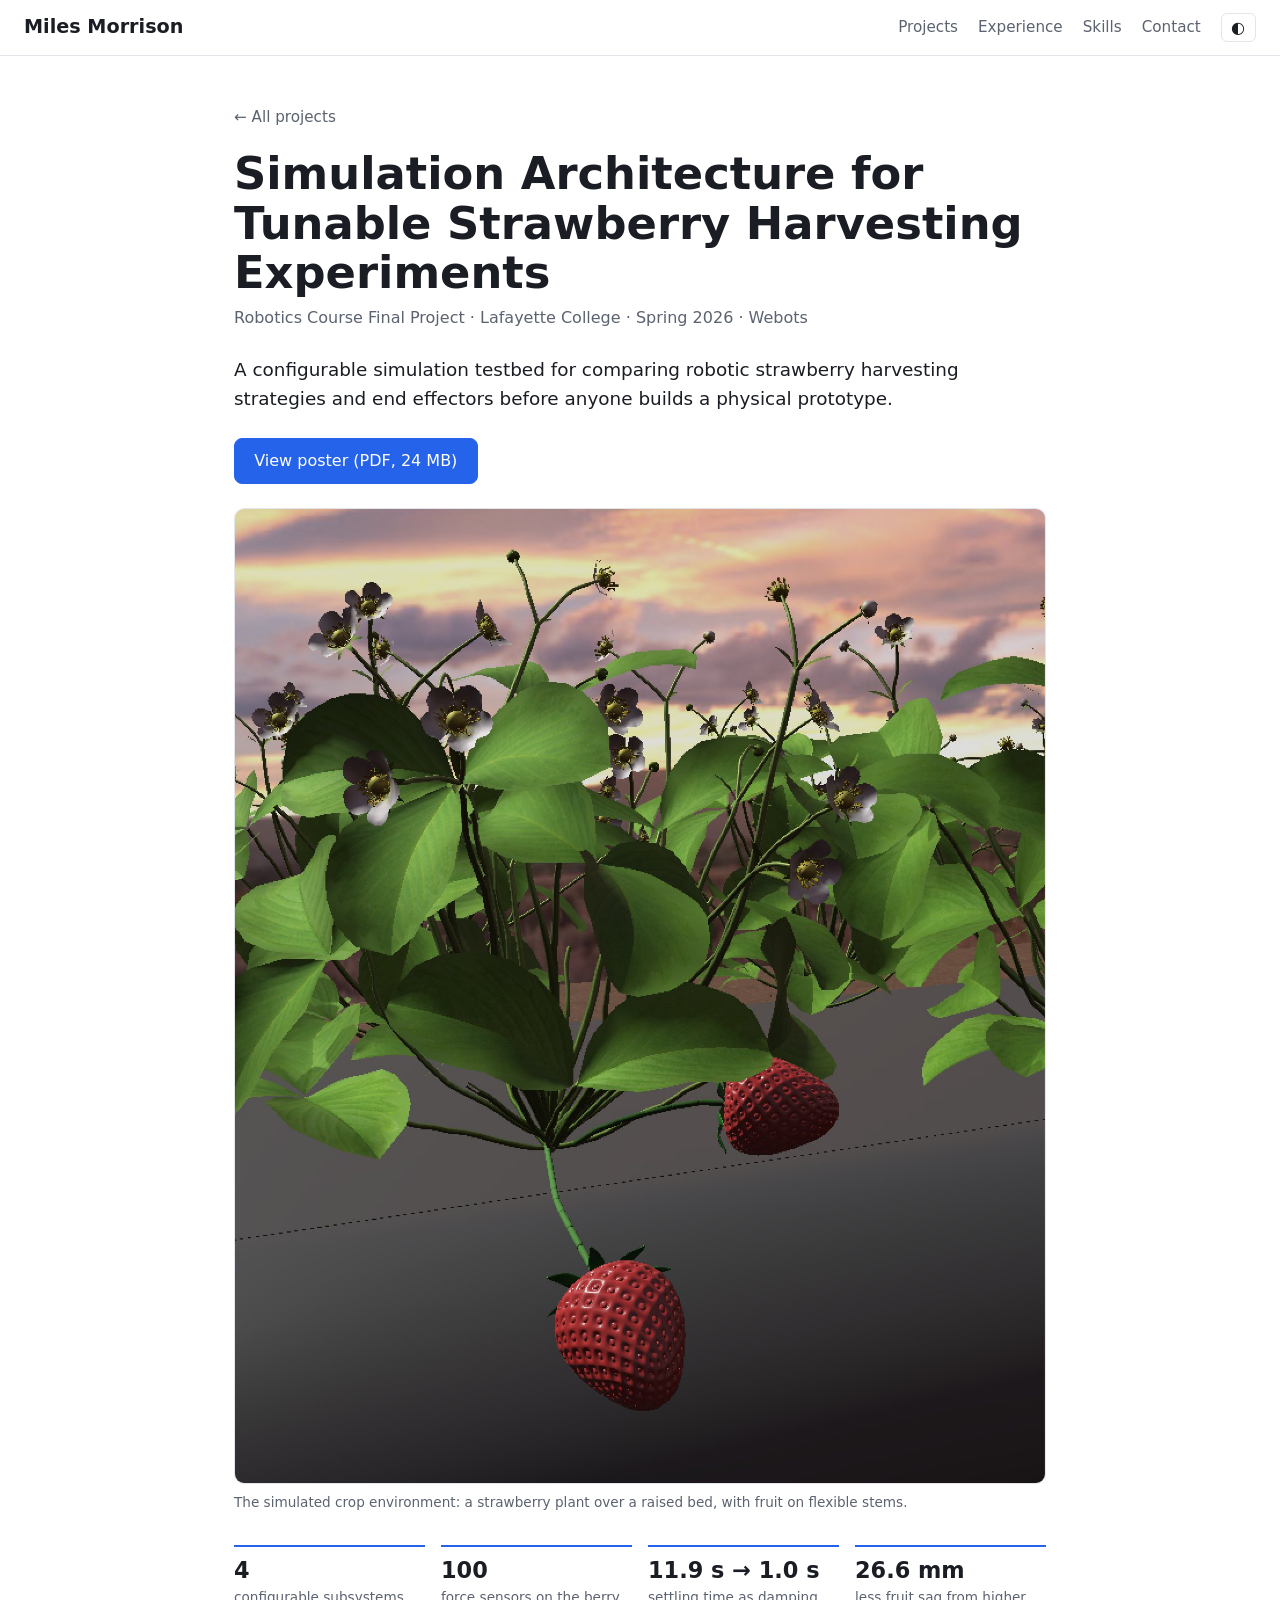
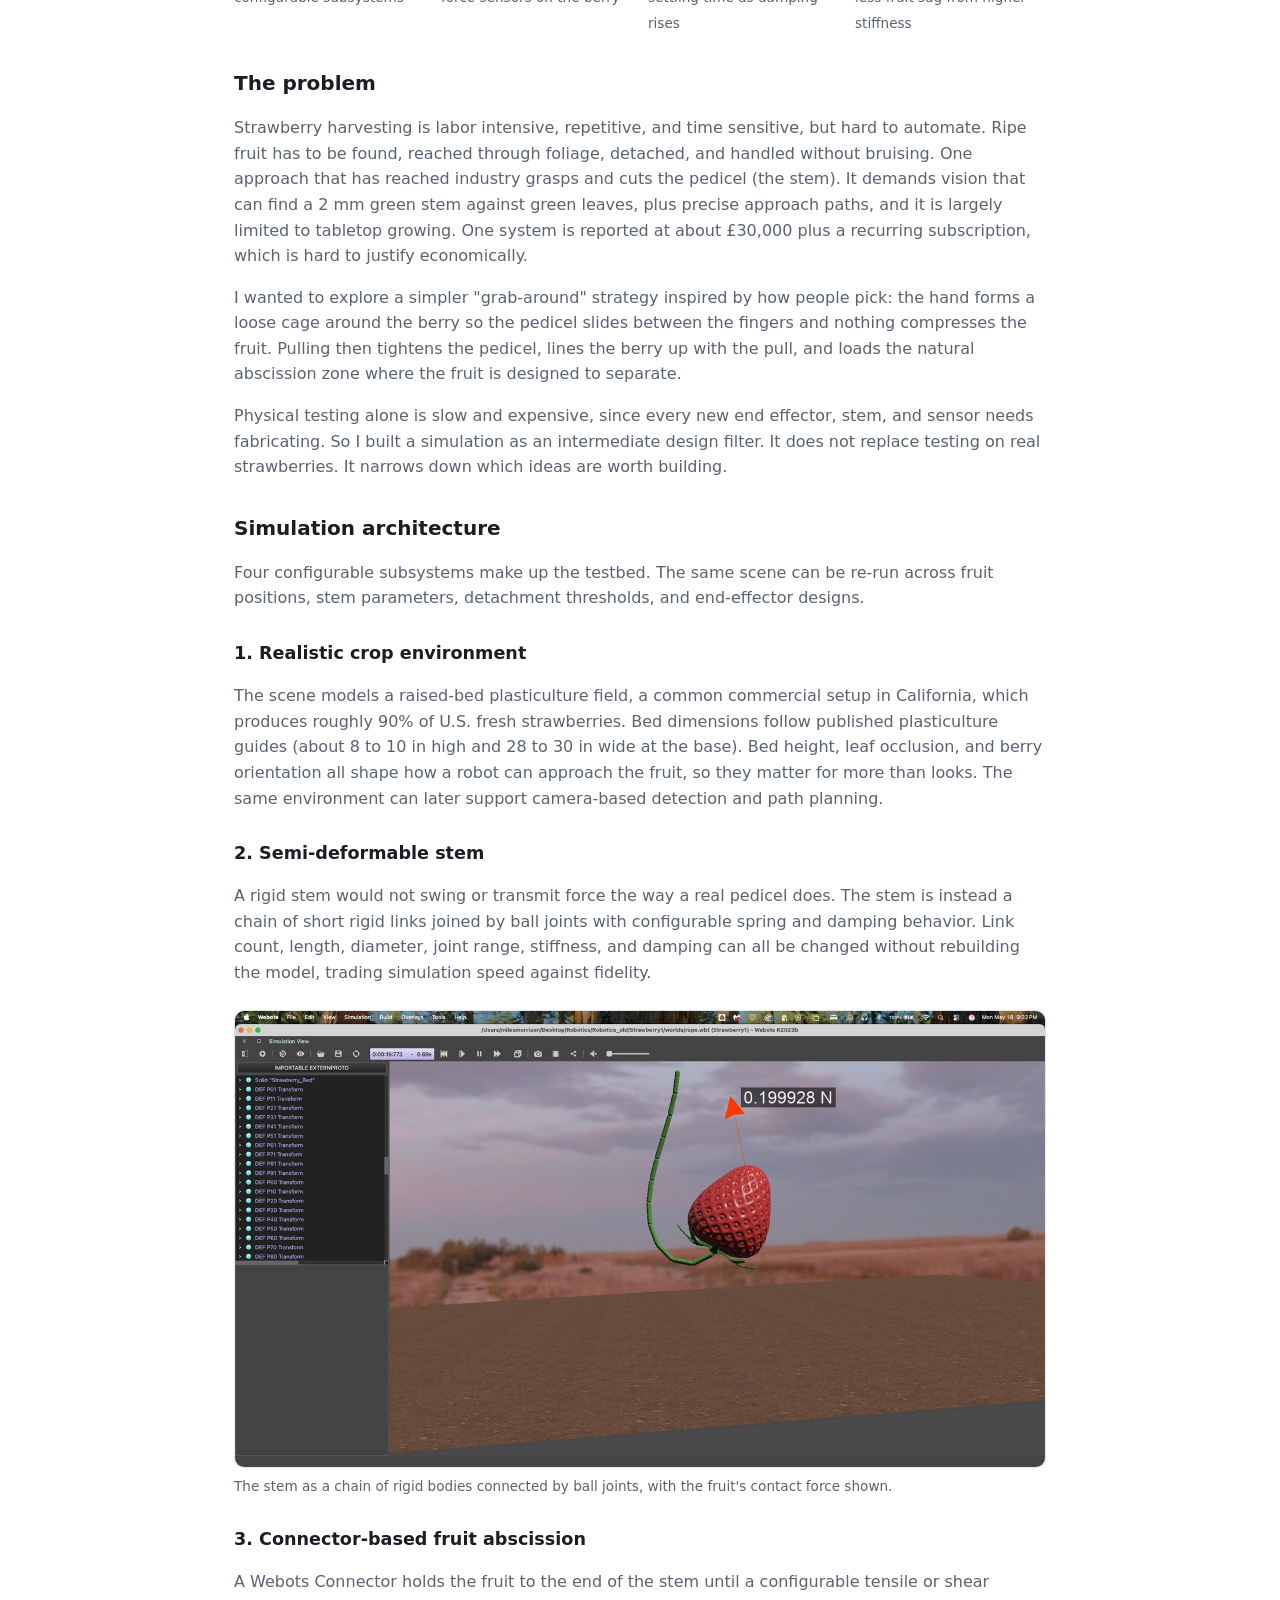
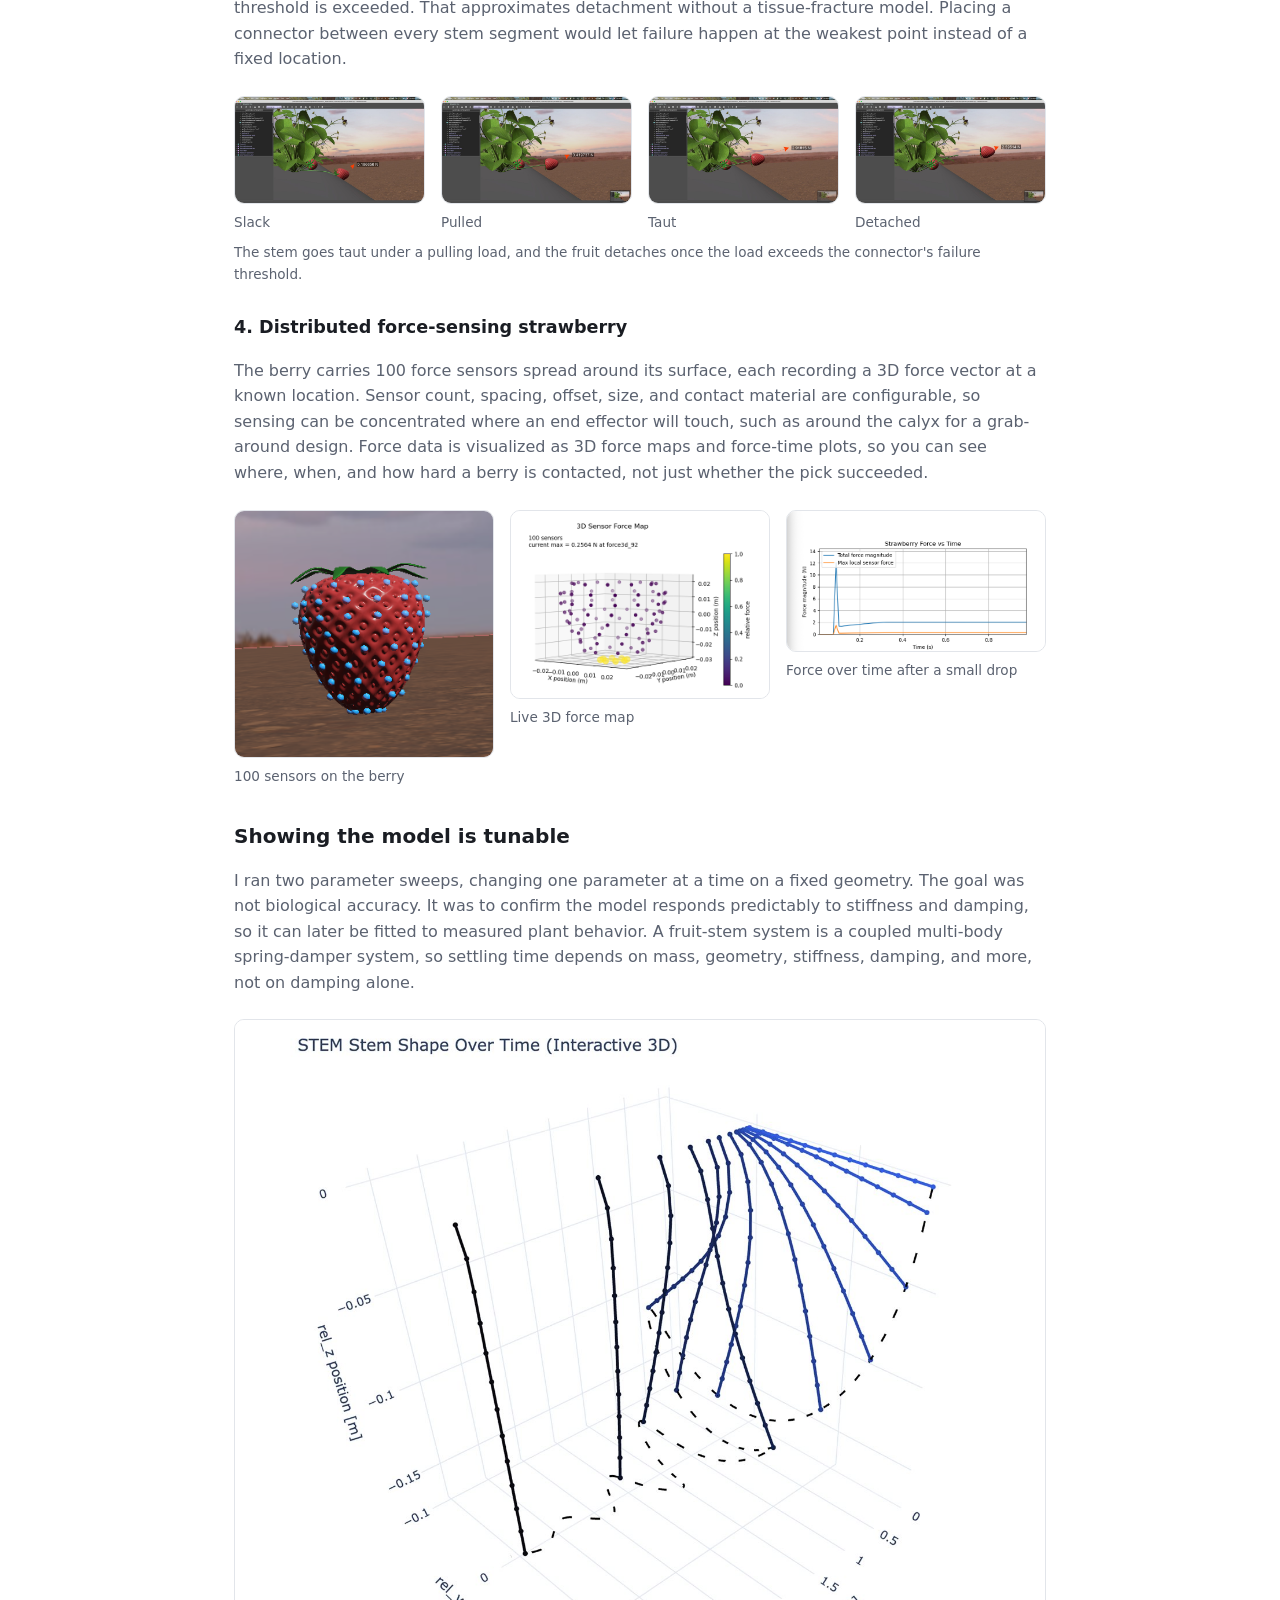
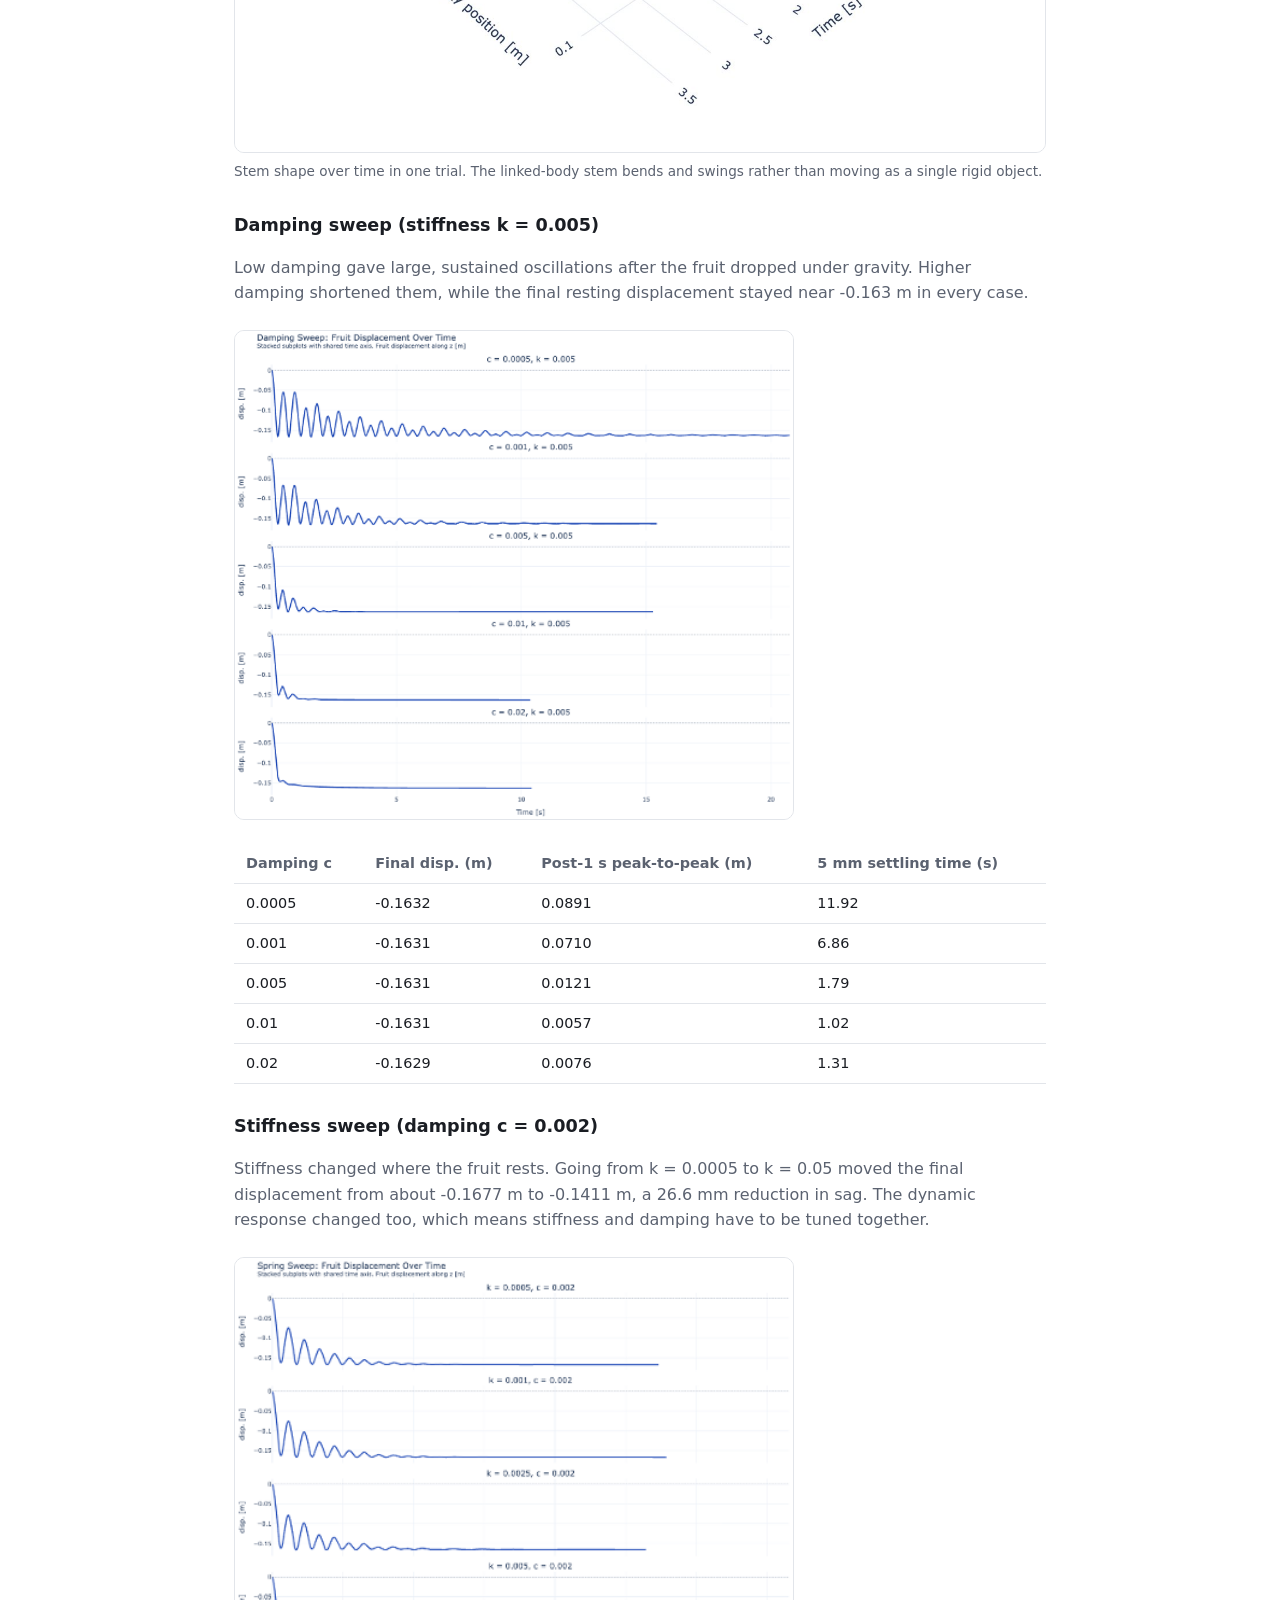
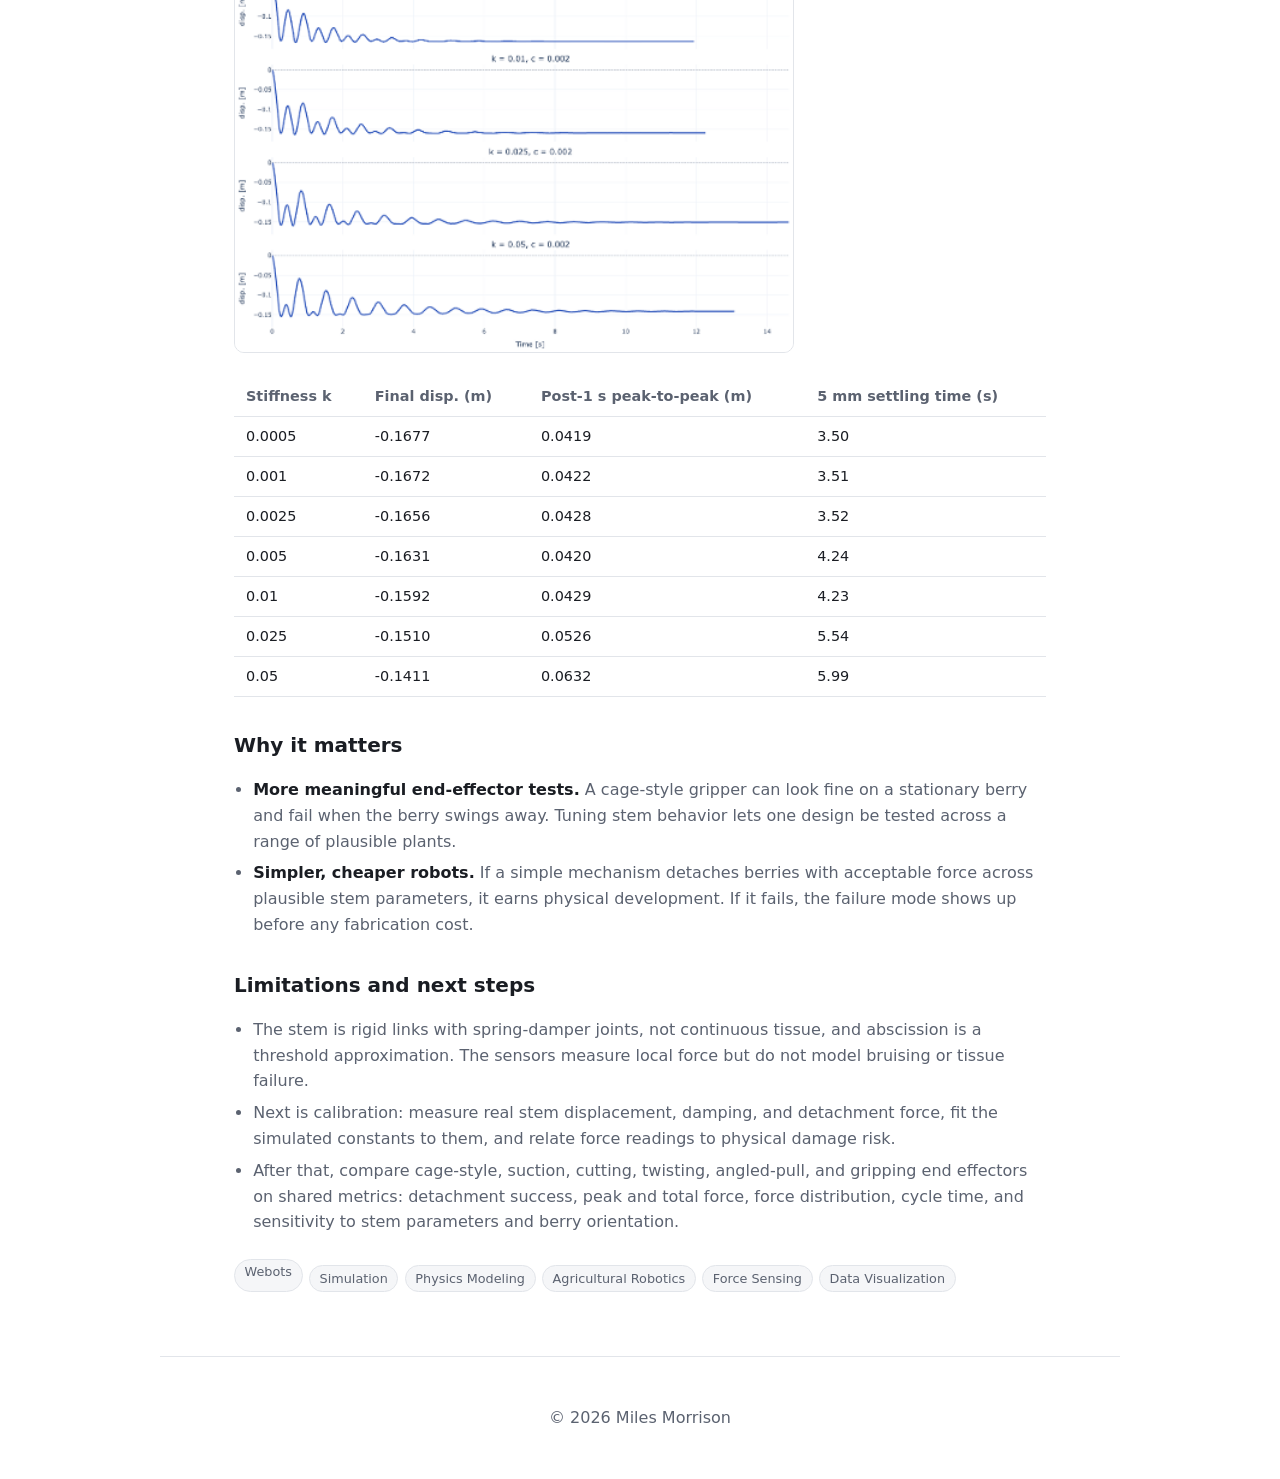
==== project-strawberry-sim.html @ e80dd096 "Minimal landing page, project tiles, and project detail pages" ====
<!DOCTYPE html>
<html lang="en">
<head>
  <meta charset="UTF-8" />
  <meta name="viewport" content="width=device-width, initial-scale=1" />
  <title>Strawberry Harvesting Simulation | Miles Morrison</title>
  <meta name="description" content="A configurable Webots simulation architecture for testing robotic strawberry harvesting strategies and end effectors before physical prototyping." />
  <meta property="og:title" content="Simulation Architecture for Tunable Strawberry Harvesting Experiments" />
  <meta property="og:image" content="assets/strawberry/thumb.jpg" />
  <link rel="stylesheet" href="styles.css" />
  <script src="script.js" defer></script>
</head>
<body>
  <header class="site-header">
    <a class="logo" href="index.html">Miles Morrison</a>
    <button class="nav-toggle" aria-label="Toggle menu" aria-expanded="false">&#9776;</button>
    <nav id="nav">
      <a href="index.html#projects">Projects</a>
      <a href="index.html#experience">Experience</a>
      <a href="index.html#skills">Skills</a>
      <a href="index.html#contact">Contact</a>
      <button id="theme-toggle" aria-label="Toggle dark mode">&#9680;</button>
    </nav>
  </header>

  <main class="project-page">
    <a class="back" href="index.html#projects">&larr; All projects</a>
    <h1>Simulation Architecture for Tunable Strawberry Harvesting Experiments</h1>
    <p class="meta">Robotics Course Final Project &middot; Lafayette College &middot; Spring 2026 &middot; Webots</p>

    <p class="lead">A configurable simulation testbed for comparing robotic strawberry harvesting strategies and end effectors before anyone builds a physical prototype.</p>

    <div class="cta">
      <a class="btn primary" href="assets/strawberry/poster.pdf">View poster (PDF, 24 MB)</a>
    </div>

    <figure class="figure">
      <img src="assets/strawberry/sim-field.jpg" alt="Simulated strawberry plant with flowers and two berries hanging over a raised bed in Webots" />
      <figcaption>The simulated crop environment: a strawberry plant over a raised bed, with fruit on flexible stems.</figcaption>
    </figure>

    <div class="glance">
      <div><strong>4</strong><span>configurable subsystems</span></div>
      <div><strong>100</strong><span>force sensors on the berry</span></div>
      <div><strong>11.9 s &rarr; 1.0 s</strong><span>settling time as damping rises</span></div>
      <div><strong>26.6 mm</strong><span>less fruit sag from higher stiffness</span></div>
    </div>

    <h2>The problem</h2>
    <p>Strawberry harvesting is labor intensive, repetitive, and time sensitive, but hard to automate. Ripe fruit has to be found, reached through foliage, detached, and handled without bruising. One approach that has reached industry grasps and cuts the pedicel (the stem). It demands vision that can find a 2 mm green stem against green leaves, plus precise approach paths, and it is largely limited to tabletop growing. One system is reported at about &pound;30,000 plus a recurring subscription, which is hard to justify economically.</p>
    <p>I wanted to explore a simpler "grab-around" strategy inspired by how people pick: the hand forms a loose cage around the berry so the pedicel slides between the fingers and nothing compresses the fruit. Pulling then tightens the pedicel, lines the berry up with the pull, and loads the natural abscission zone where the fruit is designed to separate.</p>
    <p>Physical testing alone is slow and expensive, since every new end effector, stem, and sensor needs fabricating. So I built a simulation as an intermediate design filter. It does not replace testing on real strawberries. It narrows down which ideas are worth building.</p>

    <h2>Simulation architecture</h2>
    <p>Four configurable subsystems make up the testbed. The same scene can be re-run across fruit positions, stem parameters, detachment thresholds, and end-effector designs.</p>

    <h3>1. Realistic crop environment</h3>
    <p>The scene models a raised-bed plasticulture field, a common commercial setup in California, which produces roughly 90% of U.S. fresh strawberries. Bed dimensions follow published plasticulture guides (about 8 to 10 in high and 28 to 30 in wide at the base). Bed height, leaf occlusion, and berry orientation all shape how a robot can approach the fruit, so they matter for more than looks. The same environment can later support camera-based detection and path planning.</p>

    <h3>2. Semi-deformable stem</h3>
    <p>A rigid stem would not swing or transmit force the way a real pedicel does. The stem is instead a chain of short rigid links joined by ball joints with configurable spring and damping behavior. Link count, length, diameter, joint range, stiffness, and damping can all be changed without rebuilding the model, trading simulation speed against fidelity.</p>
    <figure class="figure">
      <img src="assets/strawberry/stem-model.jpg" alt="Webots screenshot of a strawberry hanging from a curved chain of rigid green stem links, with a force arrow reading 0.199928 N" />
      <figcaption>The stem as a chain of rigid bodies connected by ball joints, with the fruit's contact force shown.</figcaption>
    </figure>

    <h3>3. Connector-based fruit abscission</h3>
    <p>A Webots Connector holds the fruit to the end of the stem until a configurable tensile or shear threshold is exceeded. That approximates detachment without a tissue-fracture model. Placing a connector between every stem segment would let failure happen at the weakest point instead of a fixed location.</p>
    <div class="figure-grid four">
      <figure class="figure"><img src="assets/strawberry/abscission-1.jpg" alt="Fruit hanging slack from the plant" loading="lazy" /><figcaption>Slack</figcaption></figure>
      <figure class="figure"><img src="assets/strawberry/abscission-2.jpg" alt="Fruit pulled outward with the stem beginning to straighten" loading="lazy" /><figcaption>Pulled</figcaption></figure>
      <figure class="figure"><img src="assets/strawberry/abscission-3.jpg" alt="Stem pulled taut with a 2.9 N force reading" loading="lazy" /><figcaption>Taut</figcaption></figure>
      <figure class="figure"><img src="assets/strawberry/abscission-4.jpg" alt="Fruit detached from the stem" loading="lazy" /><figcaption>Detached</figcaption></figure>
    </div>
    <p class="caption">The stem goes taut under a pulling load, and the fruit detaches once the load exceeds the connector's failure threshold.</p>

    <h3>4. Distributed force-sensing strawberry</h3>
    <p>The berry carries 100 force sensors spread around its surface, each recording a 3D force vector at a known location. Sensor count, spacing, offset, size, and contact material are configurable, so sensing can be concentrated where an end effector will touch, such as around the calyx for a grab-around design. Force data is visualized as 3D force maps and force-time plots, so you can see where, when, and how hard a berry is contacted, not just whether the pick succeeded.</p>
    <div class="figure-grid three">
      <figure class="figure"><img src="assets/strawberry/sensor-berry.png" alt="Strawberry model covered in blue force-sensor markers" loading="lazy" /><figcaption>100 sensors on the berry</figcaption></figure>
      <figure class="figure"><img src="assets/strawberry/force-map.png" alt="3D scatter plot of sensor positions colored by relative force" loading="lazy" /><figcaption>Live 3D force map</figcaption></figure>
      <figure class="figure"><img src="assets/strawberry/force-time.png" alt="Line chart of total and maximum local force over time after a small drop" loading="lazy" /><figcaption>Force over time after a small drop</figcaption></figure>
    </div>

    <h2>Showing the model is tunable</h2>
    <p>I ran two parameter sweeps, changing one parameter at a time on a fixed geometry. The goal was not biological accuracy. It was to confirm the model responds predictably to stiffness and damping, so it can later be fitted to measured plant behavior. A fruit-stem system is a coupled multi-body spring-damper system, so settling time depends on mass, geometry, stiffness, damping, and more, not on damping alone.</p>
    <figure class="figure">
      <img src="assets/strawberry/stem-shape.jpg" alt="3D plot of the stem's shape at successive moments in time as it swings and settles" loading="lazy" />
      <figcaption>Stem shape over time in one trial. The linked-body stem bends and swings rather than moving as a single rigid object.</figcaption>
    </figure>

    <h3>Damping sweep (stiffness k = 0.005)</h3>
    <p>Low damping gave large, sustained oscillations after the fruit dropped under gravity. Higher damping shortened them, while the final resting displacement stayed near -0.163 m in every case.</p>
    <figure class="figure narrow">
      <img src="assets/strawberry/damping-sweep.png" alt="Five stacked plots of fruit displacement over time for increasing damping values" loading="lazy" />
    </figure>
    <div class="table-wrap">
      <table>
        <thead><tr><th>Damping c</th><th>Final disp. (m)</th><th>Post-1 s peak-to-peak (m)</th><th>5 mm settling time (s)</th></tr></thead>
        <tbody>
          <tr><td>0.0005</td><td>-0.1632</td><td>0.0891</td><td>11.92</td></tr>
          <tr><td>0.001</td><td>-0.1631</td><td>0.0710</td><td>6.86</td></tr>
          <tr><td>0.005</td><td>-0.1631</td><td>0.0121</td><td>1.79</td></tr>
          <tr><td>0.01</td><td>-0.1631</td><td>0.0057</td><td>1.02</td></tr>
          <tr><td>0.02</td><td>-0.1629</td><td>0.0076</td><td>1.31</td></tr>
        </tbody>
      </table>
    </div>

    <h3>Stiffness sweep (damping c = 0.002)</h3>
    <p>Stiffness changed where the fruit rests. Going from k = 0.0005 to k = 0.05 moved the final displacement from about -0.1677 m to -0.1411 m, a 26.6 mm reduction in sag. The dynamic response changed too, which means stiffness and damping have to be tuned together.</p>
    <figure class="figure narrow">
      <img src="assets/strawberry/spring-sweep.png" alt="Seven stacked plots of fruit displacement over time for increasing spring stiffness" loading="lazy" />
    </figure>
    <div class="table-wrap">
      <table>
        <thead><tr><th>Stiffness k</th><th>Final disp. (m)</th><th>Post-1 s peak-to-peak (m)</th><th>5 mm settling time (s)</th></tr></thead>
        <tbody>
          <tr><td>0.0005</td><td>-0.1677</td><td>0.0419</td><td>3.50</td></tr>
          <tr><td>0.001</td><td>-0.1672</td><td>0.0422</td><td>3.51</td></tr>
          <tr><td>0.0025</td><td>-0.1656</td><td>0.0428</td><td>3.52</td></tr>
          <tr><td>0.005</td><td>-0.1631</td><td>0.0420</td><td>4.24</td></tr>
          <tr><td>0.01</td><td>-0.1592</td><td>0.0429</td><td>4.23</td></tr>
          <tr><td>0.025</td><td>-0.1510</td><td>0.0526</td><td>5.54</td></tr>
          <tr><td>0.05</td><td>-0.1411</td><td>0.0632</td><td>5.99</td></tr>
        </tbody>
      </table>
    </div>

    <h2>Why it matters</h2>
    <ul>
      <li><strong>More meaningful end-effector tests.</strong> A cage-style gripper can look fine on a stationary berry and fail when the berry swings away. Tuning stem behavior lets one design be tested across a range of plausible plants.</li>
      <li><strong>Simpler, cheaper robots.</strong> If a simple mechanism detaches berries with acceptable force across plausible stem parameters, it earns physical development. If it fails, the failure mode shows up before any fabrication cost.</li>
    </ul>

    <h2>Limitations and next steps</h2>
    <ul>
      <li>The stem is rigid links with spring-damper joints, not continuous tissue, and abscission is a threshold approximation. The sensors measure local force but do not model bruising or tissue failure.</li>
      <li>Next is calibration: measure real stem displacement, damping, and detachment force, fit the simulated constants to them, and relate force readings to physical damage risk.</li>
      <li>After that, compare cage-style, suction, cutting, twisting, angled-pull, and gripping end effectors on shared metrics: detachment success, peak and total force, force distribution, cycle time, and sensitivity to stem parameters and berry orientation.</li>
    </ul>

    <ul class="tags"><li>Webots</li><li>Simulation</li><li>Physics Modeling</li><li>Agricultural Robotics</li><li>Force Sensing</li><li>Data Visualization</li></ul>
  </main>

  <footer>
    <p>&copy; <span id="year"></span> Miles Morrison</p>
  </footer>
</body>
</html>
---- styles.css ----
:root {
  --bg: #ffffff;
  --surface: #f5f6f8;
  --text: #1a1d23;
  --muted: #5b6270;
  --accent: #2563eb;
  --border: #e2e5ea;
  --max: 960px;
}

[data-theme="dark"] {
  --bg: #0f1115;
  --surface: #181b21;
  --text: #e8eaee;
  --muted: #9aa1ae;
  --accent: #6ea0ff;
  --border: #2a2f38;
}

* { box-sizing: border-box; }
html { scroll-behavior: smooth; scroll-padding-top: 72px; }

body {
  margin: 0;
  font-family: system-ui, -apple-system, "Segoe UI", Roboto, sans-serif;
  line-height: 1.6;
  color: var(--text);
  background: var(--bg);
}

a { color: var(--accent); text-decoration: none; }
a:hover { text-decoration: underline; }
a:focus-visible, button:focus-visible { outline: 2px solid var(--accent); outline-offset: 2px; }

section, .hero, footer { max-width: var(--max); margin: 0 auto; padding: 4rem 1.5rem; }
h2 { font-size: 1.75rem; margin: 0 0 1.5rem; }
h3 { margin: 0 0 .5rem; font-size: 1.1rem; }

/* Header */
.site-header {
  position: sticky; top: 0; z-index: 10;
  display: flex; align-items: center; justify-content: space-between;
  padding: .75rem 1.5rem;
  background: var(--bg); border-bottom: 1px solid var(--border);
}
.logo { font-weight: 700; font-size: 1.2rem; color: var(--text); }
nav { display: flex; align-items: center; gap: 1.25rem; }
nav a { color: var(--muted); font-size: .95rem; }
nav a:hover { color: var(--text); text-decoration: none; }
#theme-toggle, .nav-toggle {
  background: none; border: 1px solid var(--border); color: var(--text);
  border-radius: 6px; padding: .25rem .6rem; cursor: pointer; font-size: 1rem;
}
.nav-toggle { display: none; }

/* Hero */
.hero {
  display: grid; grid-template-columns: 1.2fr 1fr; gap: 3rem; align-items: center;
  min-height: 70vh; padding-top: 3rem; padding-bottom: 3rem;
}
.hero h1 { font-size: clamp(2.6rem, 7vw, 4.5rem); margin: 0 0 1.5rem; line-height: 1.05; font-weight: 600; }
.tagline { font-size: 1.1rem; color: var(--muted); max-width: 30rem; margin: 0; }
.hero-photo {
  width: min(340px, 100%); aspect-ratio: 1 / 1; object-fit: cover; object-position: center 15%;
  border-radius: 50%; justify-self: center;
}

/* Buttons */
.cta { display: flex; flex-wrap: wrap; gap: .75rem; margin-top: 1.5rem; }
.btn {
  display: inline-block; padding: .6rem 1.2rem; border-radius: 8px;
  border: 1px solid var(--border); color: var(--text); font-weight: 500;
}
.btn:hover { text-decoration: none; border-color: var(--accent); }
.btn.primary { background: var(--accent); border-color: var(--accent); color: #fff; }
[data-theme="dark"] .btn.primary { color: #0f1115; }

/* Projects */
.project-grid { display: grid; grid-template-columns: repeat(auto-fill, minmax(280px, 1fr)); gap: 2rem 1.5rem; }
.tile { display: block; color: var(--text); }
.tile:hover { text-decoration: none; }
.tile img {
  width: 100%; aspect-ratio: 16 / 10; object-fit: cover; display: block;
  border-radius: 12px; border: 1px solid var(--border); transition: transform .2s;
}
.tile:hover img { transform: translateY(-4px); }
.tile h3 { margin: .9rem 0 .2rem; }
.tile p { margin: 0; color: var(--muted); font-size: .9rem; }
.tags { list-style: none; padding: 0; margin: 1.5rem 0 0; display: flex; flex-wrap: wrap; gap: .4rem; }
.tags li { font-size: .8rem; padding: .15rem .6rem; border-radius: 999px; background: var(--surface); border: 1px solid var(--border); color: var(--muted); }

/* Project detail pages */
.project-page { max-width: 860px; margin: 0 auto; padding: 3rem 1.5rem 4rem; }
.project-page .lead { font-size: 1.15rem; color: var(--text); }
.project-page h3 { margin: 1.75rem 0 .5rem; }
.project-page p { color: var(--muted); }
.project-page strong { color: var(--text); }

.figure { margin: 1.5rem 0; }
.figure img { width: 100%; display: block; border-radius: 10px; border: 1px solid var(--border); background: #fff; }
.figure figcaption, .caption { margin-top: .5rem; font-size: .85rem; color: var(--muted); }
.figure.narrow { max-width: 560px; }
.figure-grid { display: grid; gap: 1rem; margin: 1.5rem 0 0; }
.figure-grid .figure { margin: 0; }
.figure-grid.three { grid-template-columns: repeat(3, 1fr); }
.figure-grid.four { grid-template-columns: repeat(4, 1fr); }
.figure-grid + .caption { margin: .5rem 0 1.5rem; }

.glance { display: grid; grid-template-columns: repeat(auto-fit, minmax(170px, 1fr)); gap: 1rem; margin: 2rem 0; }
.glance div { border-top: 2px solid var(--accent); padding-top: .6rem; }
.glance strong { display: block; font-size: 1.4rem; line-height: 1.2; }
.glance span { font-size: .85rem; color: var(--muted); }

.table-wrap { overflow-x: auto; margin: 1rem 0 1.5rem; }
table { border-collapse: collapse; width: 100%; font-size: .9rem; }
th, td { text-align: left; padding: .5rem .75rem; border-bottom: 1px solid var(--border); white-space: nowrap; }
th { color: var(--muted); font-weight: 600; }
.project-page .back { color: var(--muted); font-size: .95rem; }
.project-page h1 { font-size: clamp(2rem, 5vw, 2.8rem); line-height: 1.1; margin: 1.25rem 0 .5rem; }
.project-page .meta { color: var(--muted); margin: 0 0 1.5rem; }
.project-page h2 { font-size: 1.25rem; margin: 2rem 0 .5rem; }
.project-page ul:not(.tags) { padding-left: 1.2rem; color: var(--muted); }
.project-page li + li { margin-top: .4rem; }
.project-hero { width: 100%; aspect-ratio: 16 / 9; object-fit: cover; border-radius: 12px; border: 1px solid var(--border); }

/* Experience */
.entry { display: grid; grid-template-columns: 10rem 1fr; gap: 1rem; padding: 1.25rem 0; border-top: 1px solid var(--border); }
.when { color: var(--muted); font-size: .95rem; }
.entry ul { margin: 0; padding-left: 1.2rem; color: var(--muted); }

/* Skills */
.skills { display: grid; grid-template-columns: repeat(auto-fit, minmax(220px, 1fr)); gap: 1.5rem; }
.skills p { margin: 0; color: var(--muted); }

footer { text-align: center; color: var(--muted); border-top: 1px solid var(--border); padding-top: 2rem; padding-bottom: 2rem; }

/* Mobile */
@media (max-width: 640px) {
  .nav-toggle { display: block; }
  nav {
    display: none; position: absolute; top: 100%; left: 0; right: 0;
    flex-direction: column; align-items: flex-start; gap: 1rem;
    padding: 1rem 1.5rem; background: var(--bg); border-bottom: 1px solid var(--border);
  }
  nav.open { display: flex; }
  .entry { grid-template-columns: 1fr; gap: .25rem; }
  .hero { grid-template-columns: 1fr; gap: 2rem; min-height: 0; padding-top: 2.5rem; }
  .hero-photo { order: -1; width: 220px; }
  .figure-grid.three, .figure-grid.four { grid-template-columns: 1fr 1fr; }
}

@media (prefers-reduced-motion: reduce) {
  html { scroll-behavior: auto; }
  .tile img { transition: none; }
}
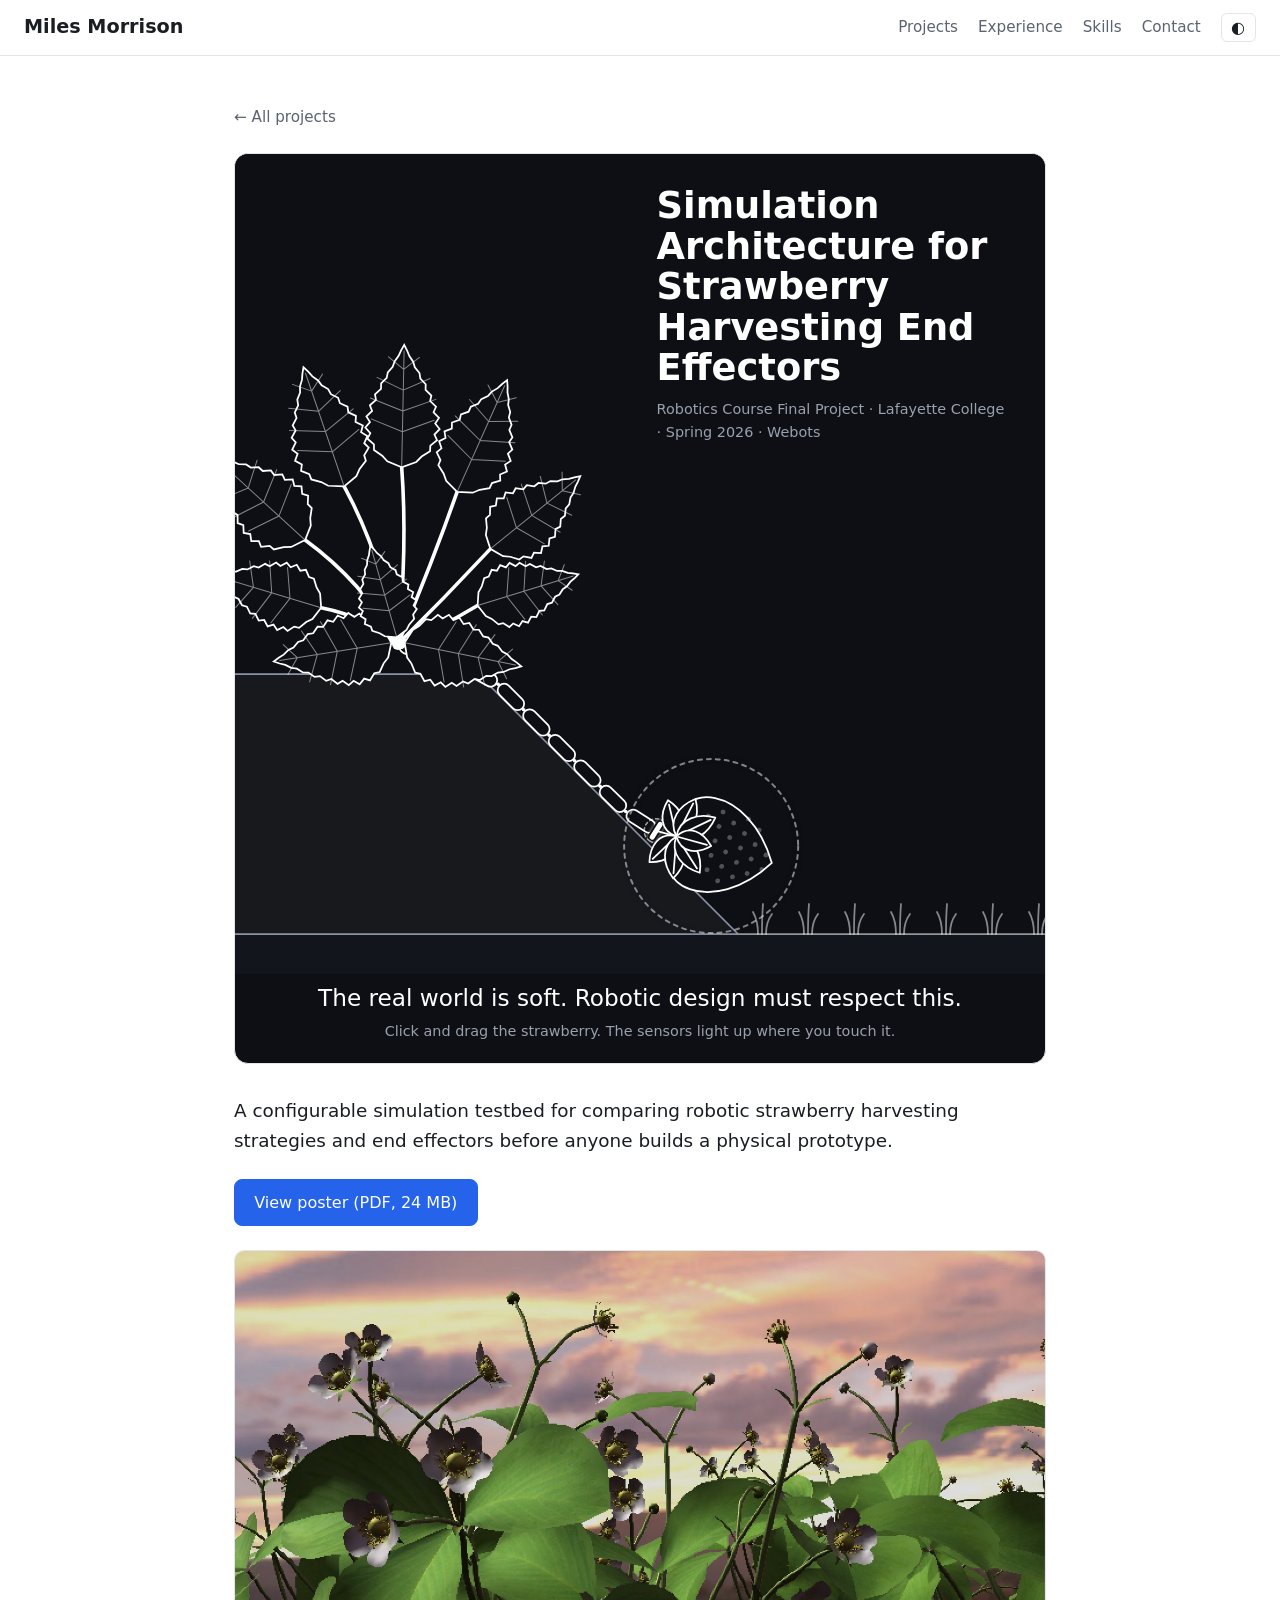
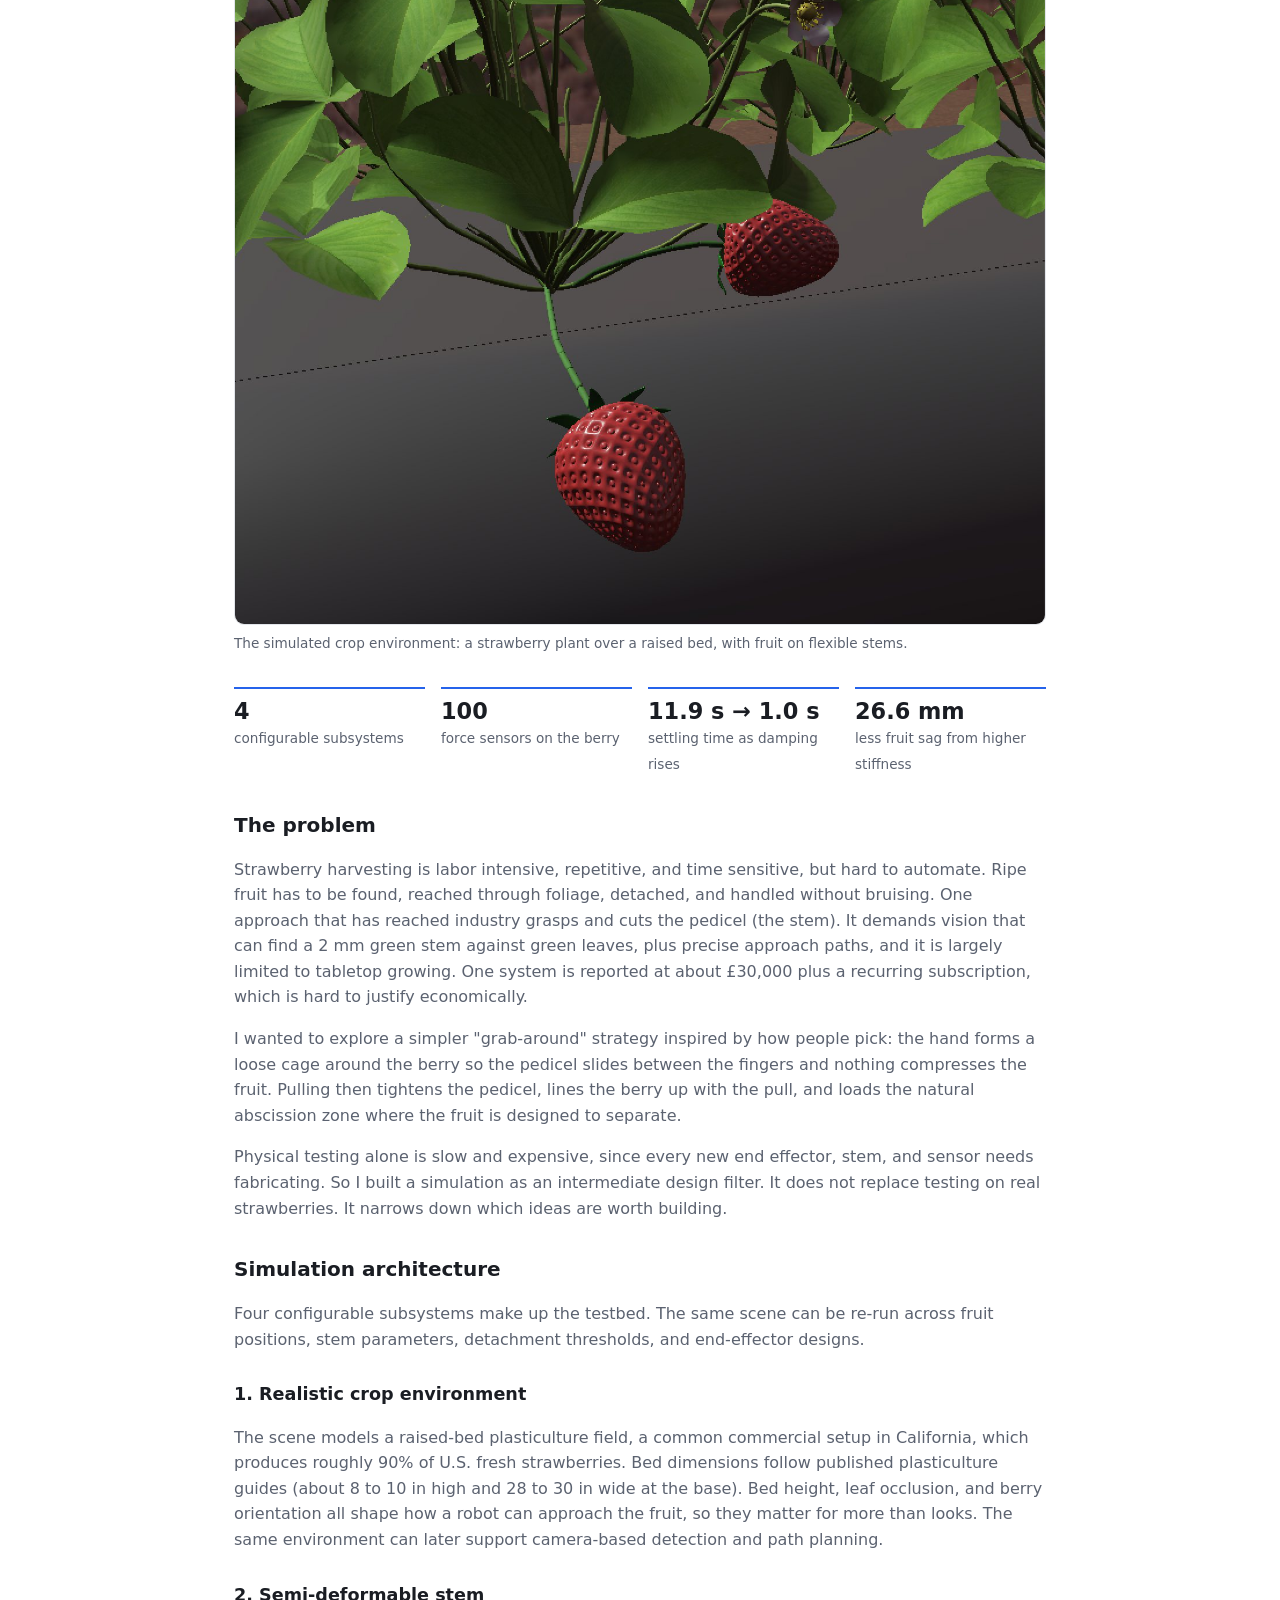
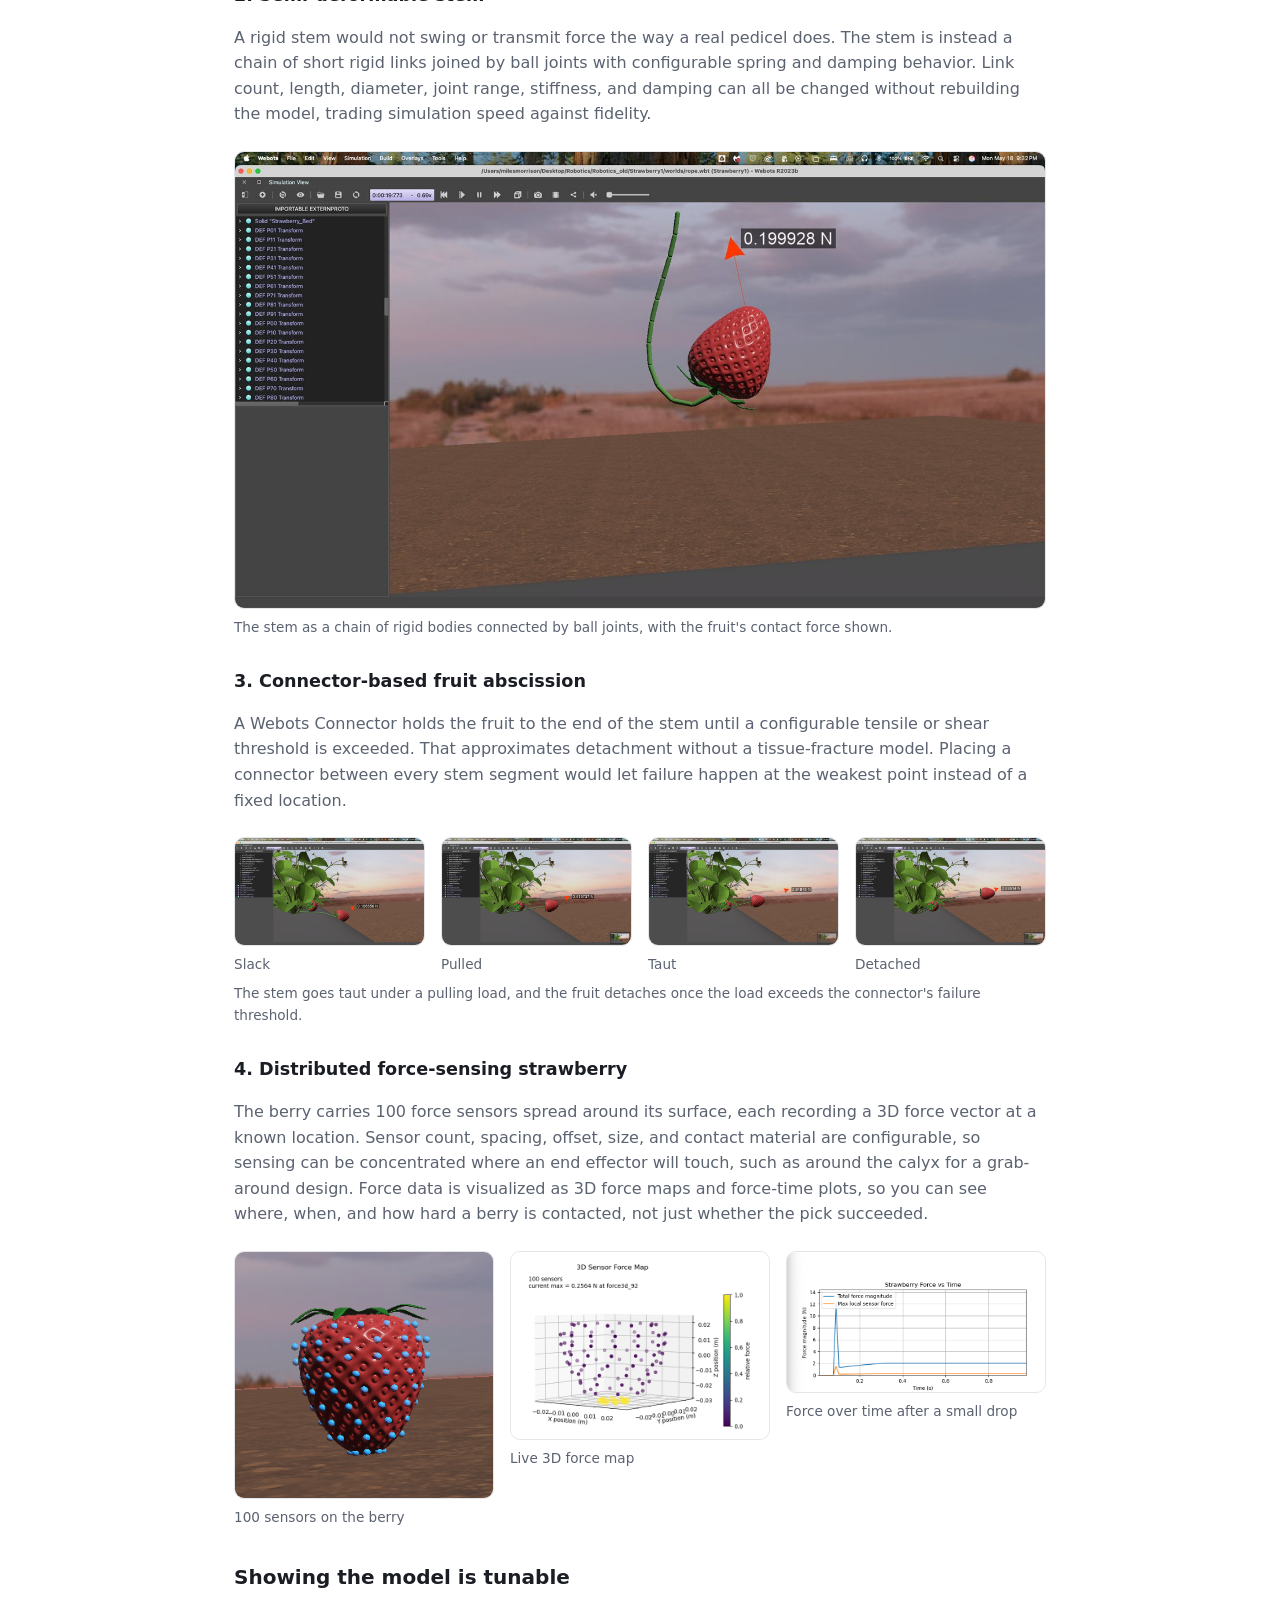
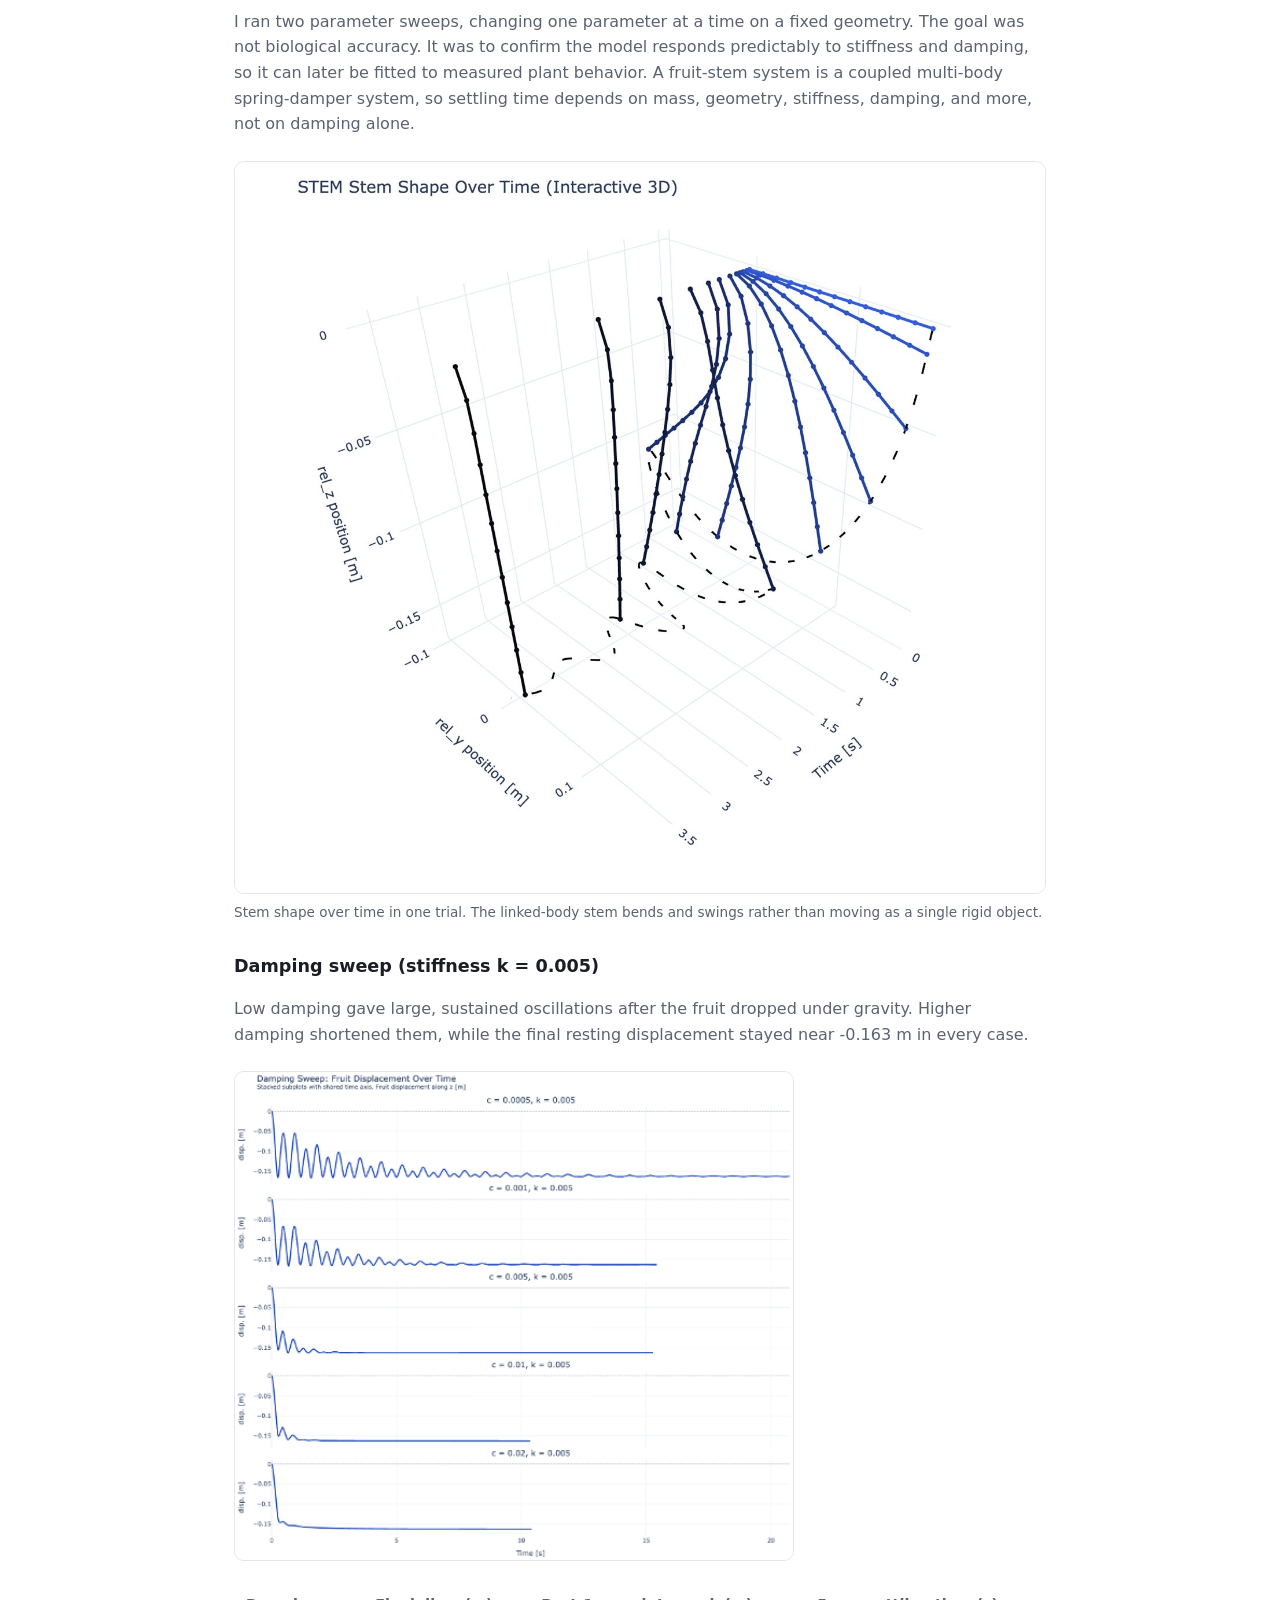
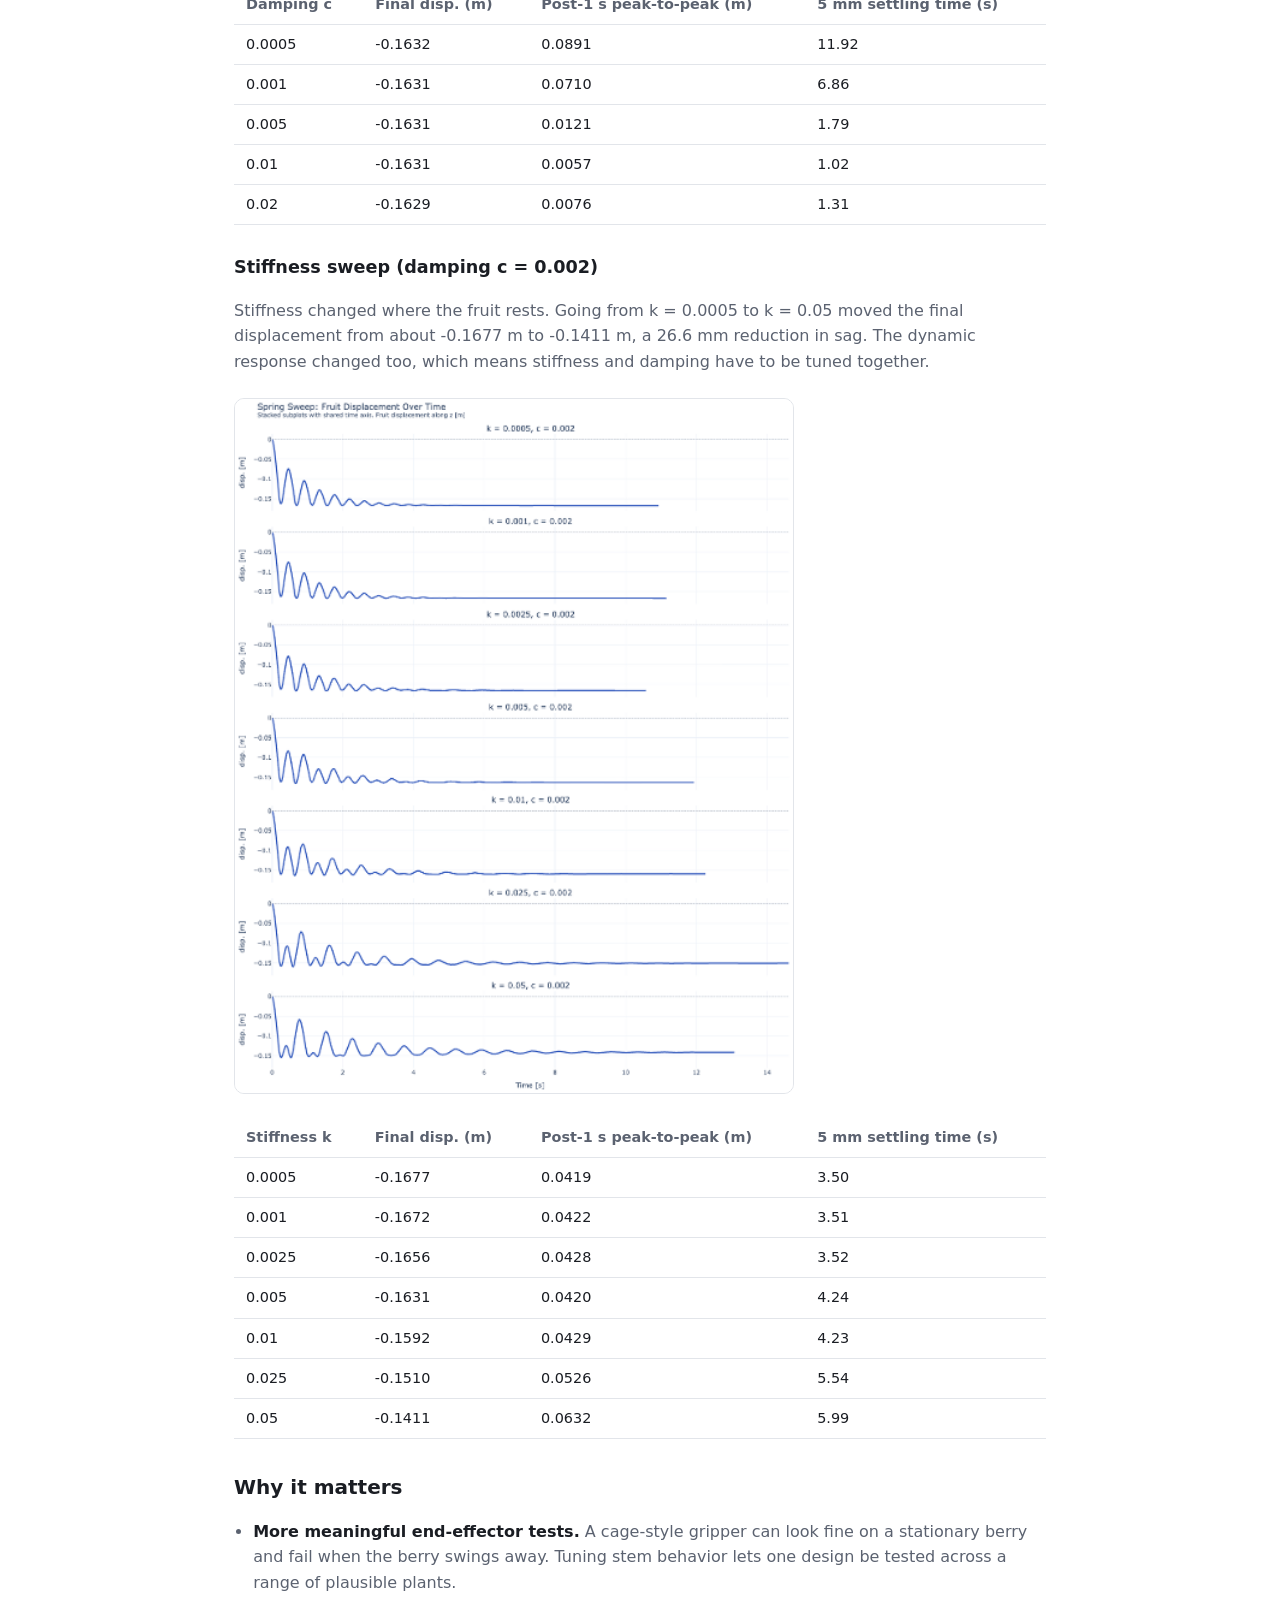
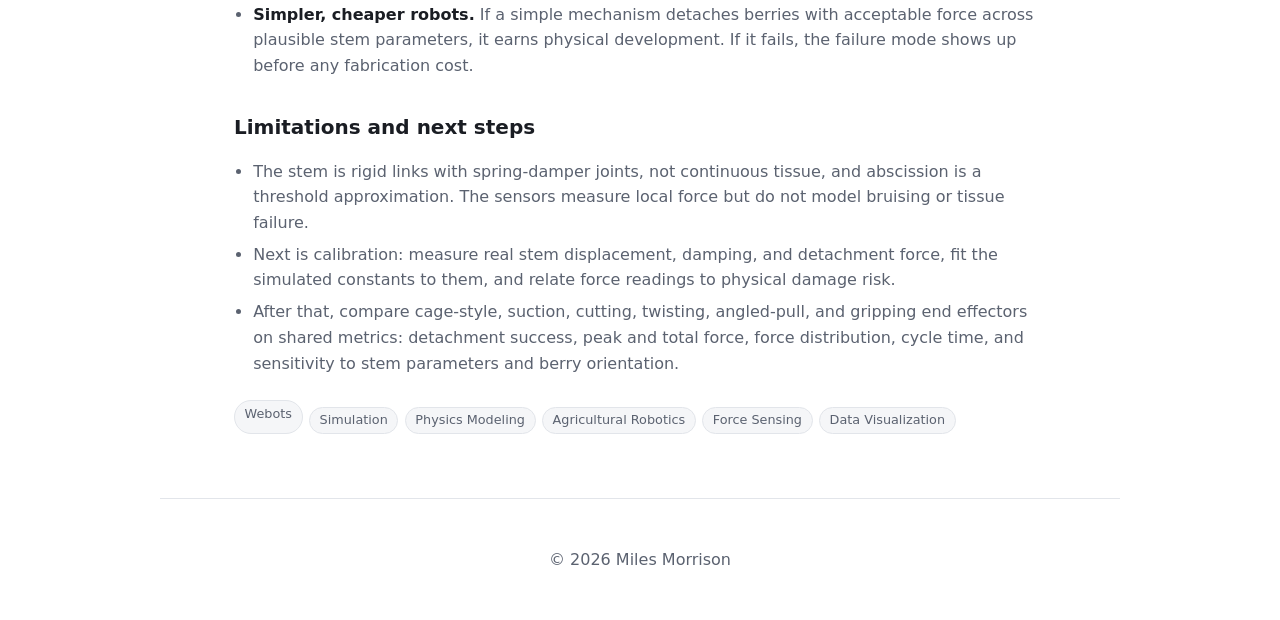
==== commit bba97c6e: "Add interactive soft-stem strawberry animation to project page" ====
--- a/project-strawberry-sim.html
+++ b/project-strawberry-sim.html
@@ -3,12 +3,13 @@
 <head>
   <meta charset="UTF-8" />
   <meta name="viewport" content="width=device-width, initial-scale=1" />
-  <title>Strawberry Harvesting Simulation | Miles Morrison</title>
+  <title>Simulation Architecture for Strawberry Harvesting End Effectors | Miles Morrison</title>
   <meta name="description" content="A configurable Webots simulation architecture for testing robotic strawberry harvesting strategies and end effectors before physical prototyping." />
-  <meta property="og:title" content="Simulation Architecture for Tunable Strawberry Harvesting Experiments" />
+  <meta property="og:title" content="Simulation Architecture for Strawberry Harvesting End Effectors" />
   <meta property="og:image" content="assets/strawberry/thumb.jpg" />
   <link rel="stylesheet" href="styles.css" />
   <script src="script.js" defer></script>
+  <script src="soft-stem.js" defer></script>
 </head>
 <body>
   <header class="site-header">
@@ -25,8 +26,15 @@
 
   <main class="project-page">
     <a class="back" href="index.html#projects">&larr; All projects</a>
-    <h1>Simulation Architecture for Tunable Strawberry Harvesting Experiments</h1>
-    <p class="meta">Robotics Course Final Project &middot; Lafayette College &middot; Spring 2026 &middot; Webots</p>
+    <div class="soft-demo">
+      <div class="soft-title">
+        <h1>Simulation Architecture for Strawberry Harvesting End Effectors</h1>
+        <p class="meta">Robotics Course Final Project &middot; Lafayette College &middot; Spring 2026 &middot; Webots</p>
+      </div>
+      <canvas id="soft-canvas" role="img" aria-label="Interactive 2D line drawing of a strawberry plant on a raised bed, with a stem of rigid pill-shaped links running over the bed's edge and a strawberry lying on the slope. Drag the strawberry to pull it; force sensors light up where you touch it, and it detaches at the abscission zone if pulled hard enough."></canvas>
+      <p class="soft-line">The real world is soft. Robotic design must respect this.</p>
+      <p class="soft-hint" id="soft-hint" aria-live="polite">Click and drag the strawberry. The sensors light up where you touch it.</p>
+    </div>
 
     <p class="lead">A configurable simulation testbed for comparing robotic strawberry harvesting strategies and end effectors before anyone builds a physical prototype.</p>
 
--- a/styles.css
+++ b/styles.css
@@ -96,6 +96,18 @@
 .project-page p { color: var(--muted); }
 .project-page strong { color: var(--text); }
 
+.soft-demo { background: #0d0f14; border: 1px solid var(--border); border-radius: 14px; overflow: hidden; margin: 1.5rem 0 2rem; }
+.project-page .soft-demo h1 { color: #fff; text-align: left; margin: 0 0 .6rem; padding: 0; font-size: clamp(1.4rem, 3.4vw, 2.3rem); }
+.project-page .soft-demo .meta { color: #9aa1ae; text-align: left; margin: 0; padding: 0; font-size: .9rem; }
+.soft-demo { position: relative; }
+.soft-title { position: absolute; top: 2rem; right: 2rem; width: 44%; z-index: 1; pointer-events: none; }
+@media (max-width: 640px) {
+  .soft-title { position: static; width: auto; padding: 1.25rem 1.25rem 0; }
+}
+.soft-demo canvas { display: block; width: 100%; height: 820px; touch-action: none; }
+.soft-demo .soft-line { color: #fff; font-size: clamp(1.1rem, 2.6vw, 1.45rem); line-height: 1.35; text-align: center; margin: 0; padding: .5rem 1.5rem 0; }
+.soft-demo .soft-hint { color: #9aa1ae; text-align: center; font-size: .9rem; margin: 0; padding: .4rem 1.5rem 1.25rem; }
+
 .figure { margin: 1.5rem 0; }
 .figure img { width: 100%; display: block; border-radius: 10px; border: 1px solid var(--border); background: #fff; }
 .figure figcaption, .caption { margin-top: .5rem; font-size: .85rem; color: var(--muted); }
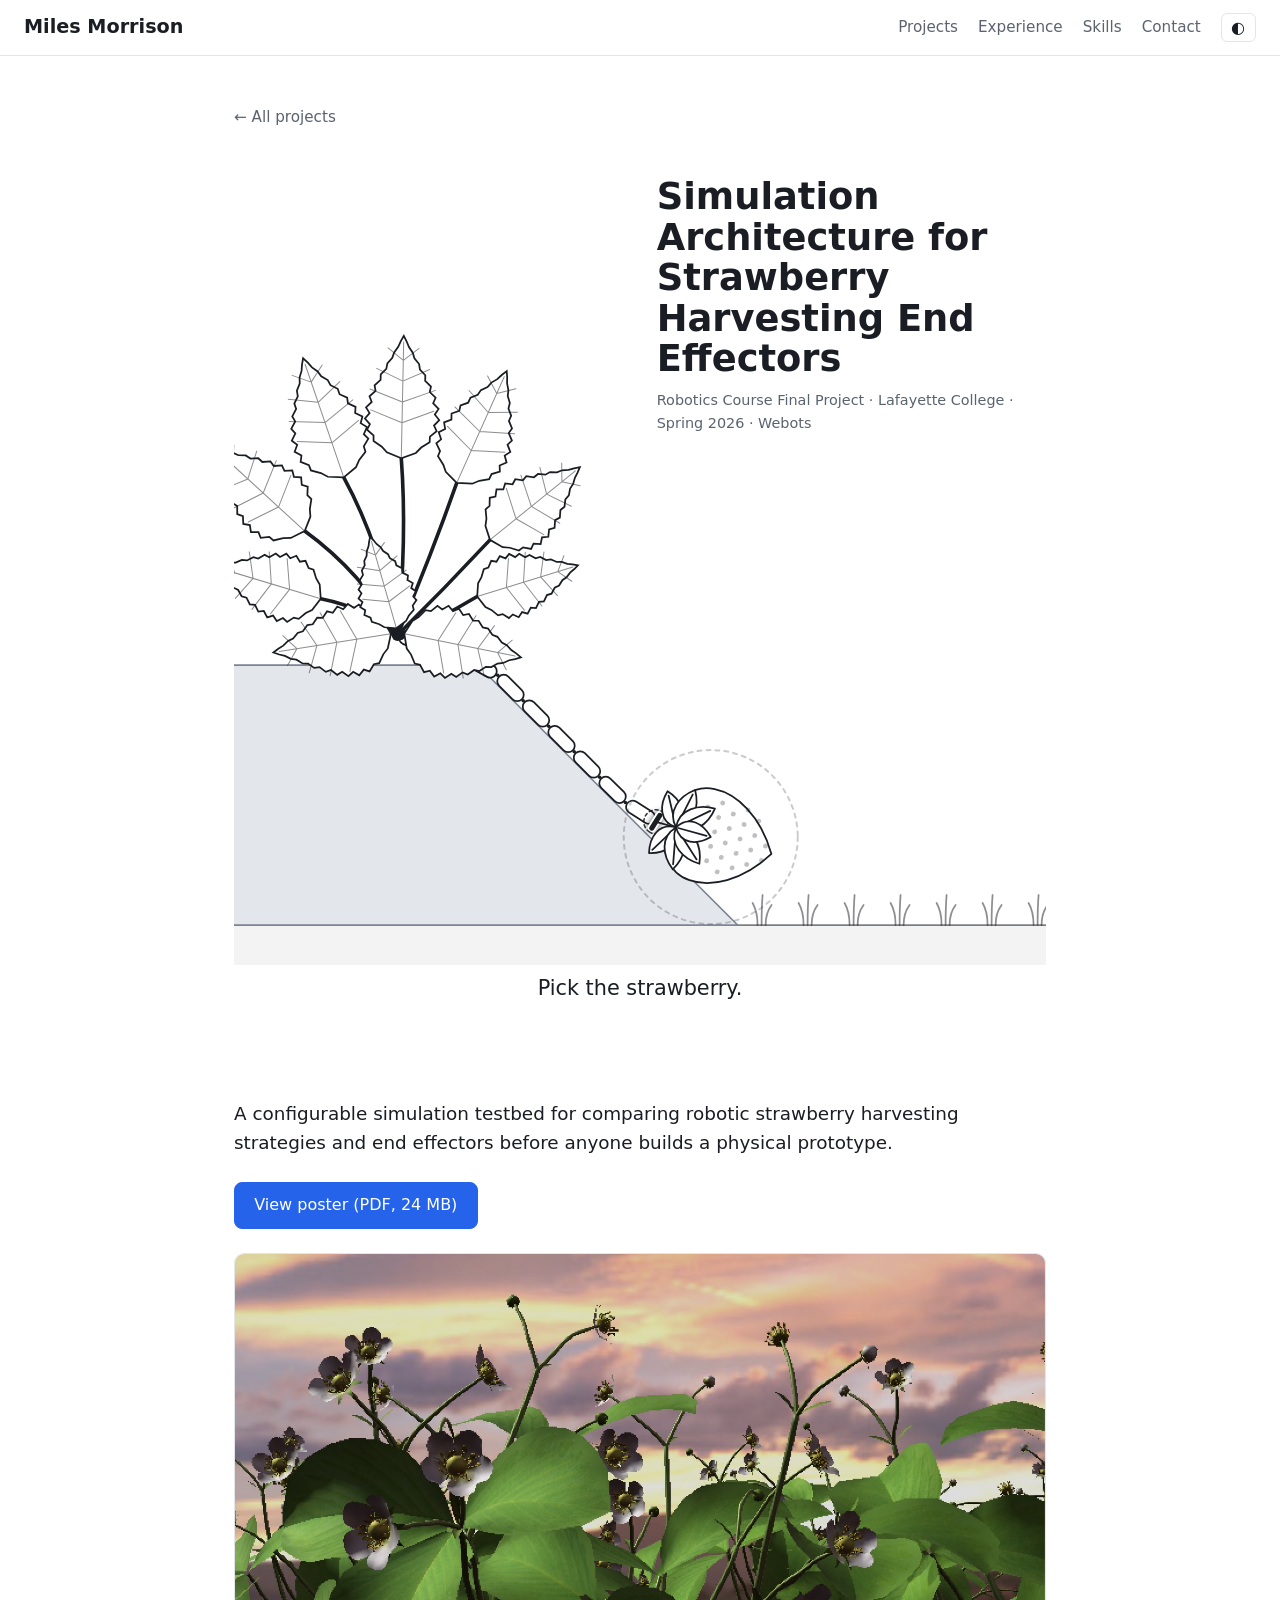
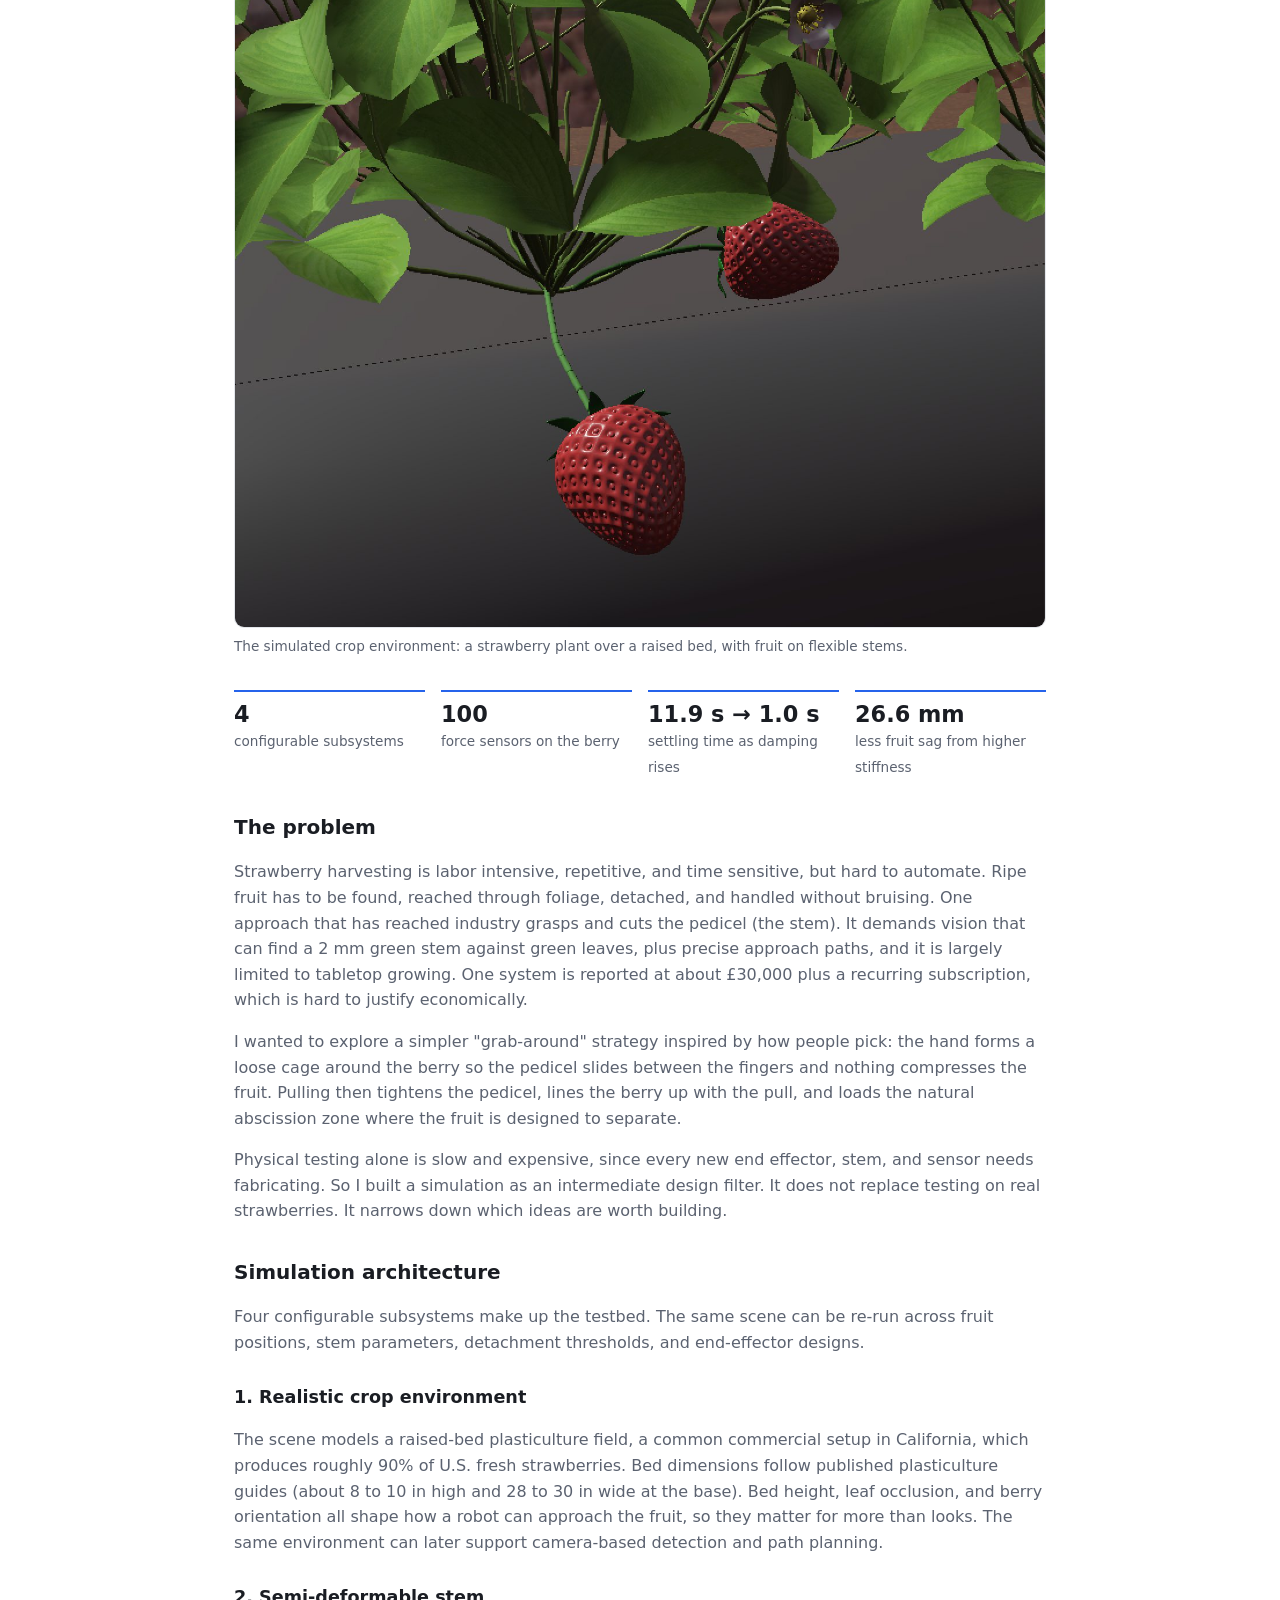
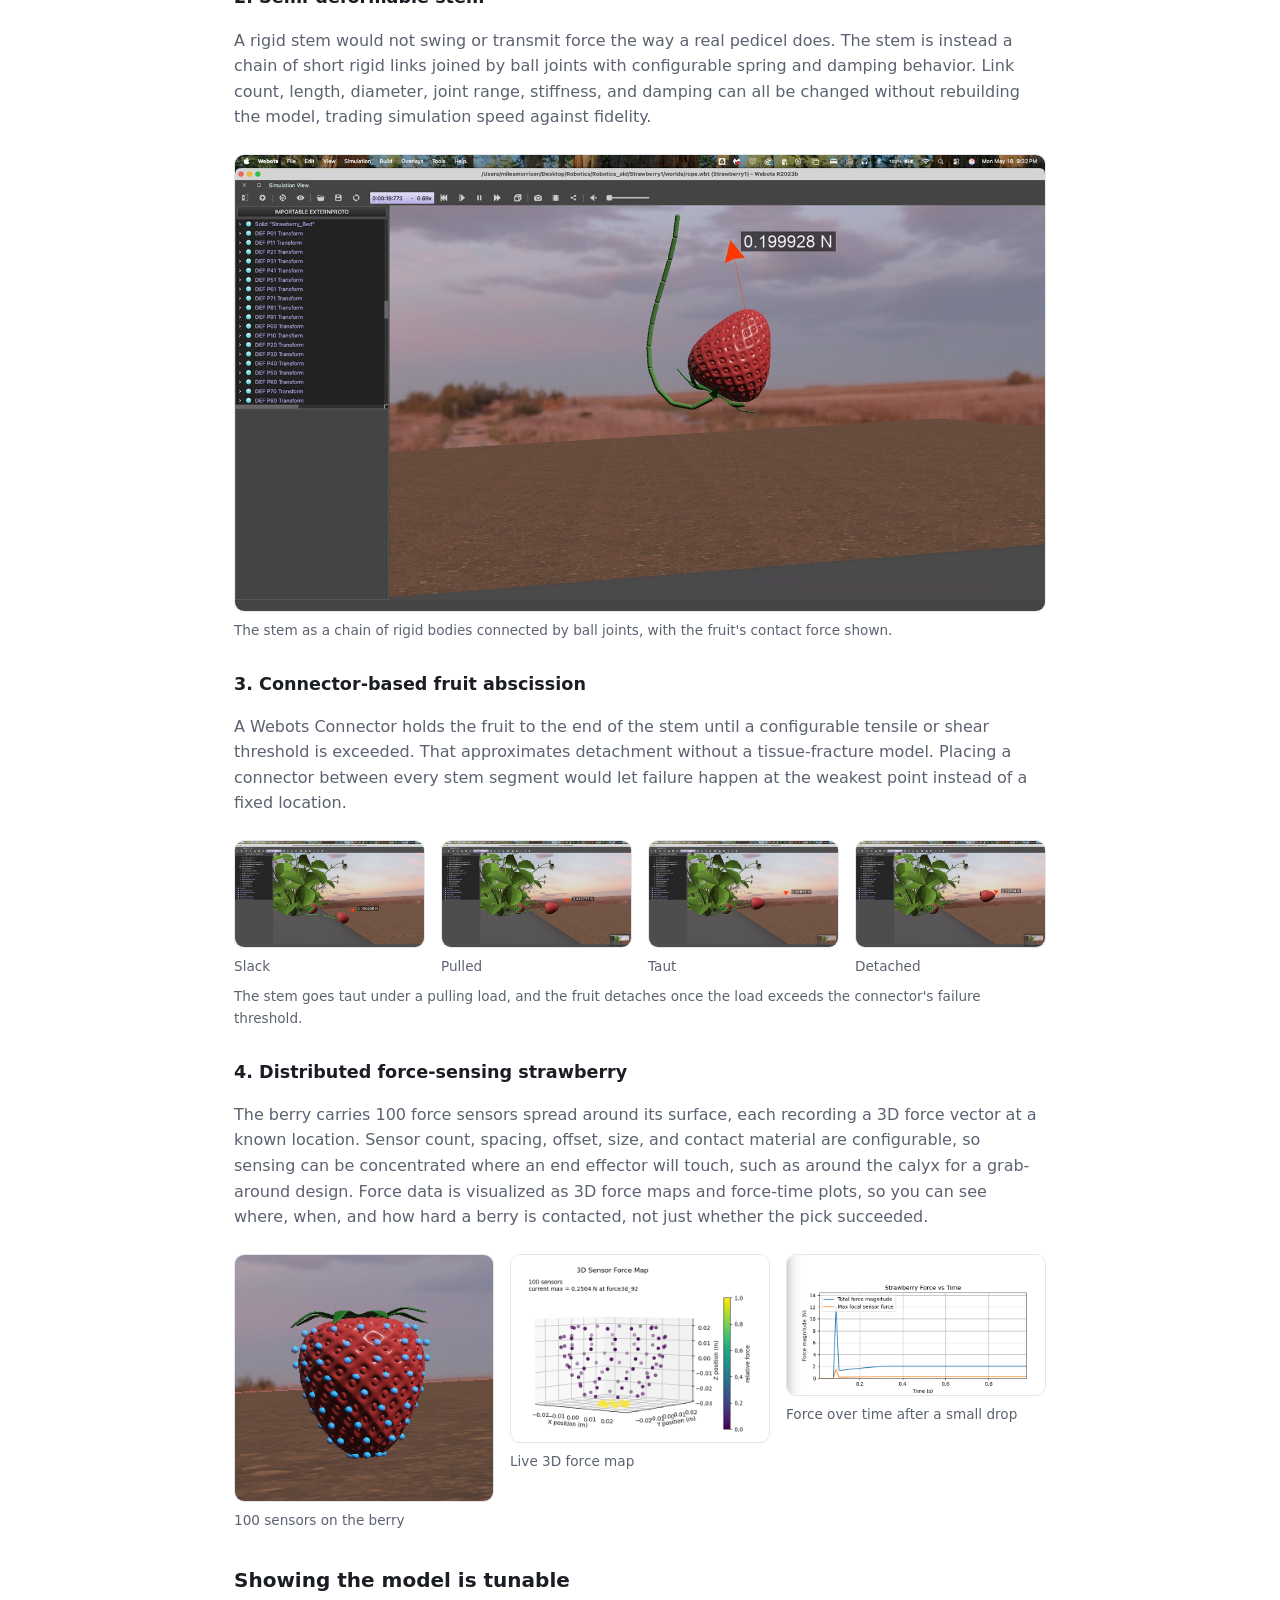
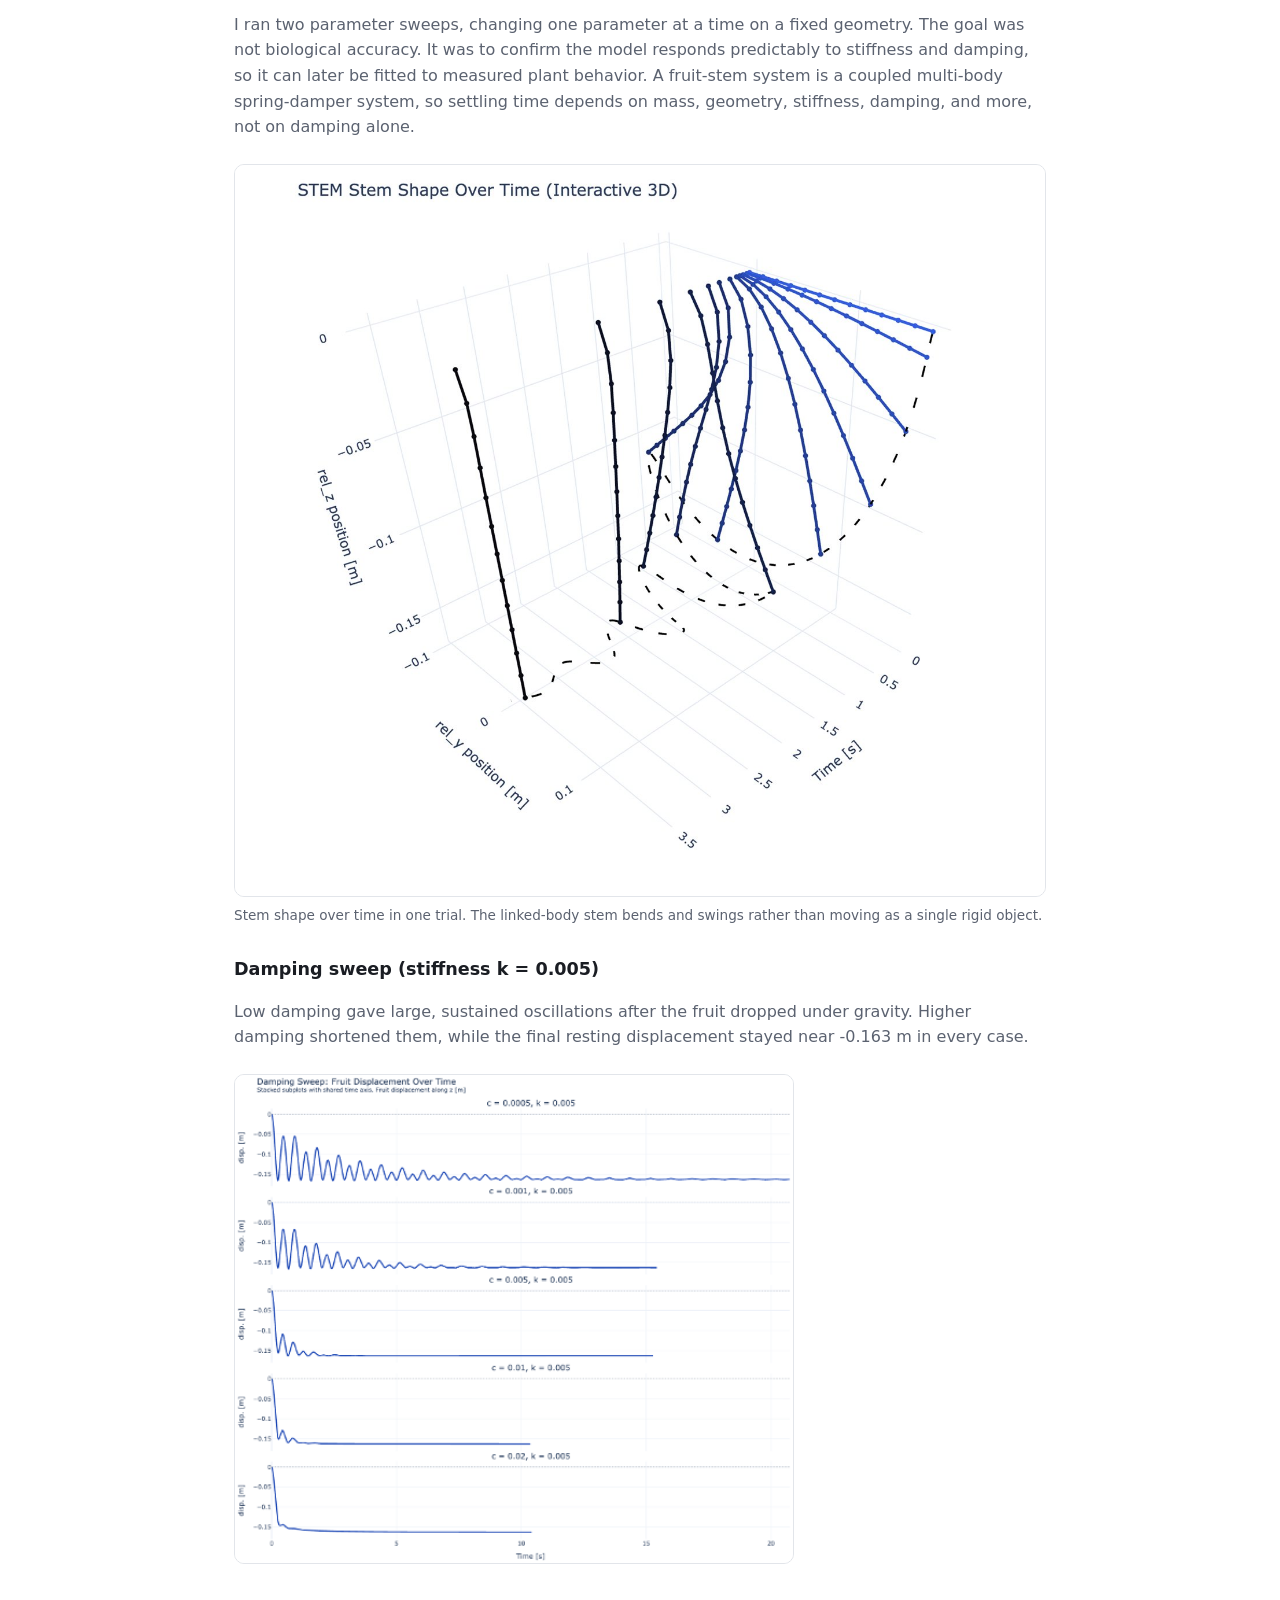
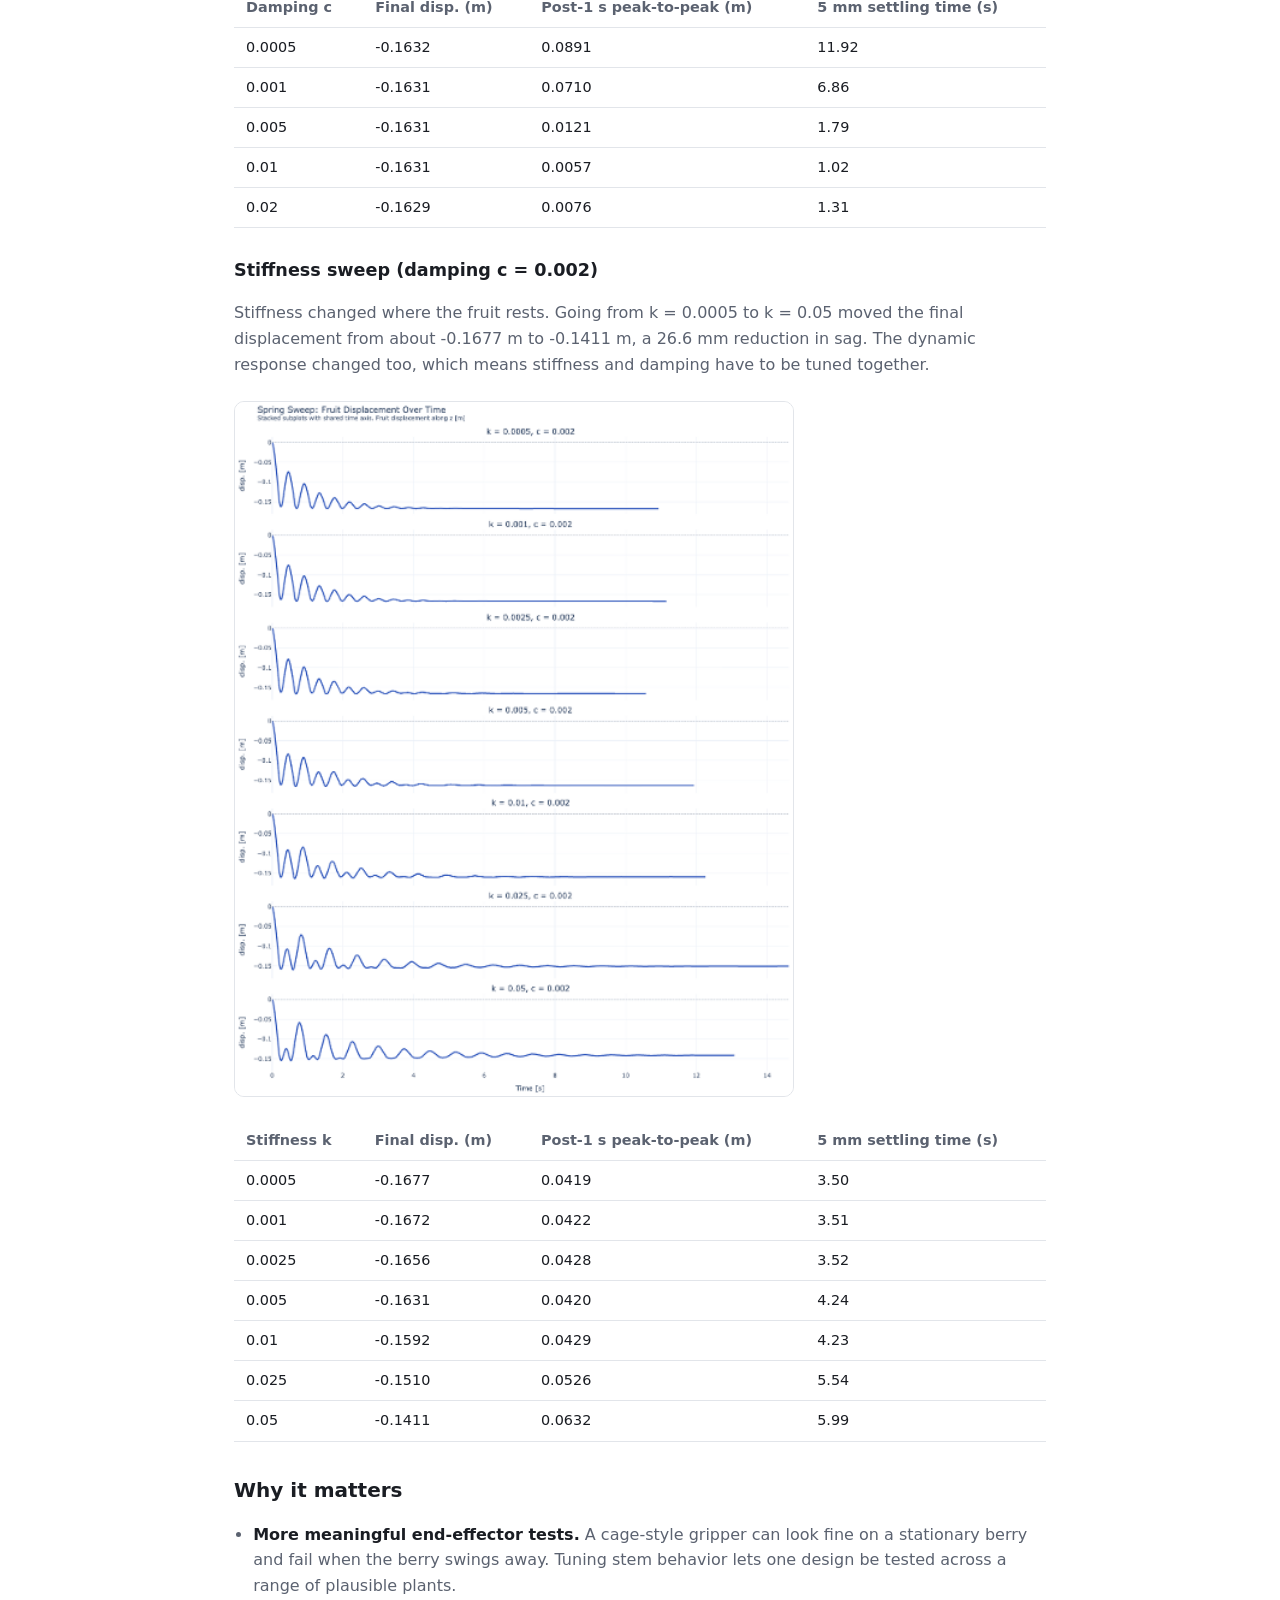
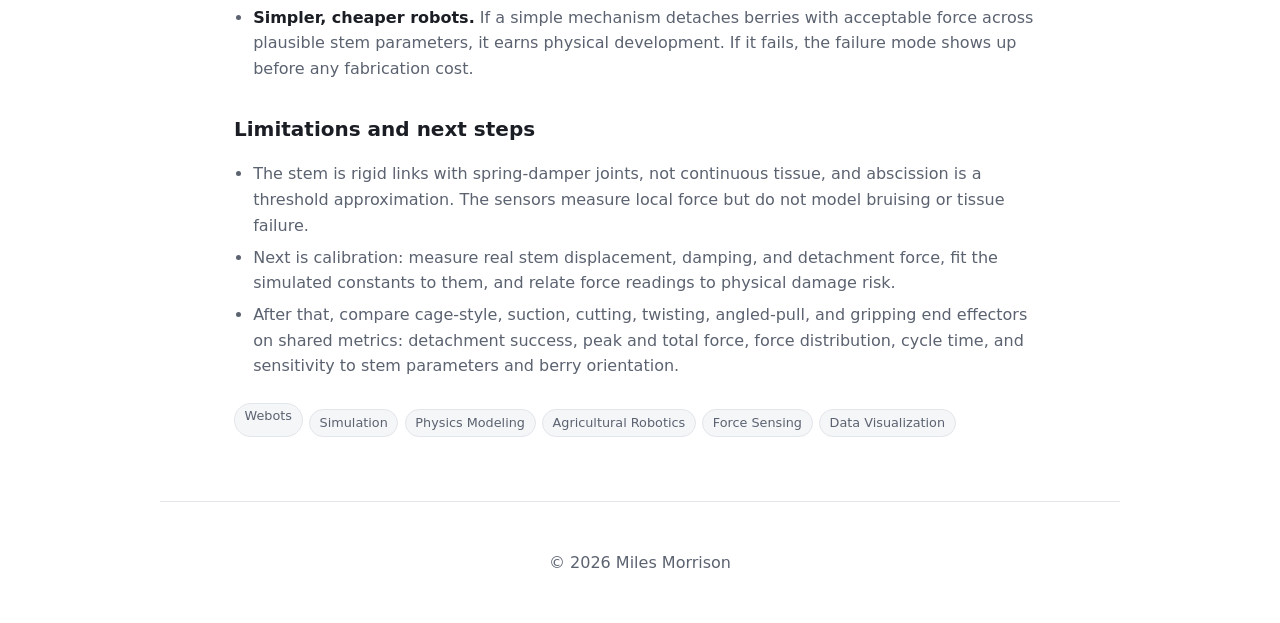
==== commit 0f428b89: "Auto-update 2026-10-29 12:16" ====
--- a/project-strawberry-sim.html
+++ b/project-strawberry-sim.html
@@ -7,9 +7,9 @@
   <meta name="description" content="A configurable Webots simulation architecture for testing robotic strawberry harvesting strategies and end effectors before physical prototyping." />
   <meta property="og:title" content="Simulation Architecture for Strawberry Harvesting End Effectors" />
   <meta property="og:image" content="assets/strawberry/thumb.jpg" />
-  <link rel="stylesheet" href="styles.css" />
+  <link rel="stylesheet" href="styles.css?v=4" />
   <script src="script.js" defer></script>
-  <script src="soft-stem.js" defer></script>
+  <script src="soft-stem.js?v=4" defer></script>
 </head>
 <body>
   <header class="site-header">
@@ -32,8 +32,7 @@
         <p class="meta">Robotics Course Final Project &middot; Lafayette College &middot; Spring 2026 &middot; Webots</p>
       </div>
       <canvas id="soft-canvas" role="img" aria-label="Interactive 2D line drawing of a strawberry plant on a raised bed, with a stem of rigid pill-shaped links running over the bed's edge and a strawberry lying on the slope. Drag the strawberry to pull it; force sensors light up where you touch it, and it detaches at the abscission zone if pulled hard enough."></canvas>
-      <p class="soft-line">The real world is soft. Robotic design must respect this.</p>
-      <p class="soft-hint" id="soft-hint" aria-live="polite">Click and drag the strawberry. The sensors light up where you touch it.</p>
+      <p class="soft-hint" id="soft-hint" aria-live="polite">Pick the strawberry.</p>
     </div>
 
     <p class="lead">A configurable simulation testbed for comparing robotic strawberry harvesting strategies and end effectors before anyone builds a physical prototype.</p>
--- a/styles.css
+++ b/styles.css
@@ -96,17 +96,16 @@
 .project-page p { color: var(--muted); }
 .project-page strong { color: var(--text); }
 
-.soft-demo { background: #0d0f14; border: 1px solid var(--border); border-radius: 14px; overflow: hidden; margin: 1.5rem 0 2rem; }
-.project-page .soft-demo h1 { color: #fff; text-align: left; margin: 0 0 .6rem; padding: 0; font-size: clamp(1.4rem, 3.4vw, 2.3rem); }
-.project-page .soft-demo .meta { color: #9aa1ae; text-align: left; margin: 0; padding: 0; font-size: .9rem; }
+.soft-demo { margin: 1rem 0 2rem; }
+.project-page .soft-demo h1 { color: var(--text); text-align: left; margin: 0 0 .6rem; padding: 0; font-size: clamp(1.4rem, 3.4vw, 2.3rem); }
+.project-page .soft-demo .meta { color: var(--muted); text-align: left; margin: 0; padding: 0; font-size: .9rem; }
 .soft-demo { position: relative; }
 .soft-title { position: absolute; top: 2rem; right: 2rem; width: 44%; z-index: 1; pointer-events: none; }
 @media (max-width: 640px) {
   .soft-title { position: static; width: auto; padding: 1.25rem 1.25rem 0; }
 }
 .soft-demo canvas { display: block; width: 100%; height: 820px; touch-action: none; }
-.soft-demo .soft-line { color: #fff; font-size: clamp(1.1rem, 2.6vw, 1.45rem); line-height: 1.35; text-align: center; margin: 0; padding: .5rem 1.5rem 0; }
-.soft-demo .soft-hint { color: #9aa1ae; text-align: center; font-size: .9rem; margin: 0; padding: .4rem 1.5rem 1.25rem; }
+.soft-demo .soft-hint { color: var(--text); text-align: center; font-size: clamp(1.05rem, 2.2vw, 1.3rem); line-height: 1.5; max-width: 40rem; margin: .5rem auto 0; padding: 0 1rem; min-height: 4.5em; }
 
 .figure { margin: 1.5rem 0; }
 .figure img { width: 100%; display: block; border-radius: 10px; border: 1px solid var(--border); background: #fff; }
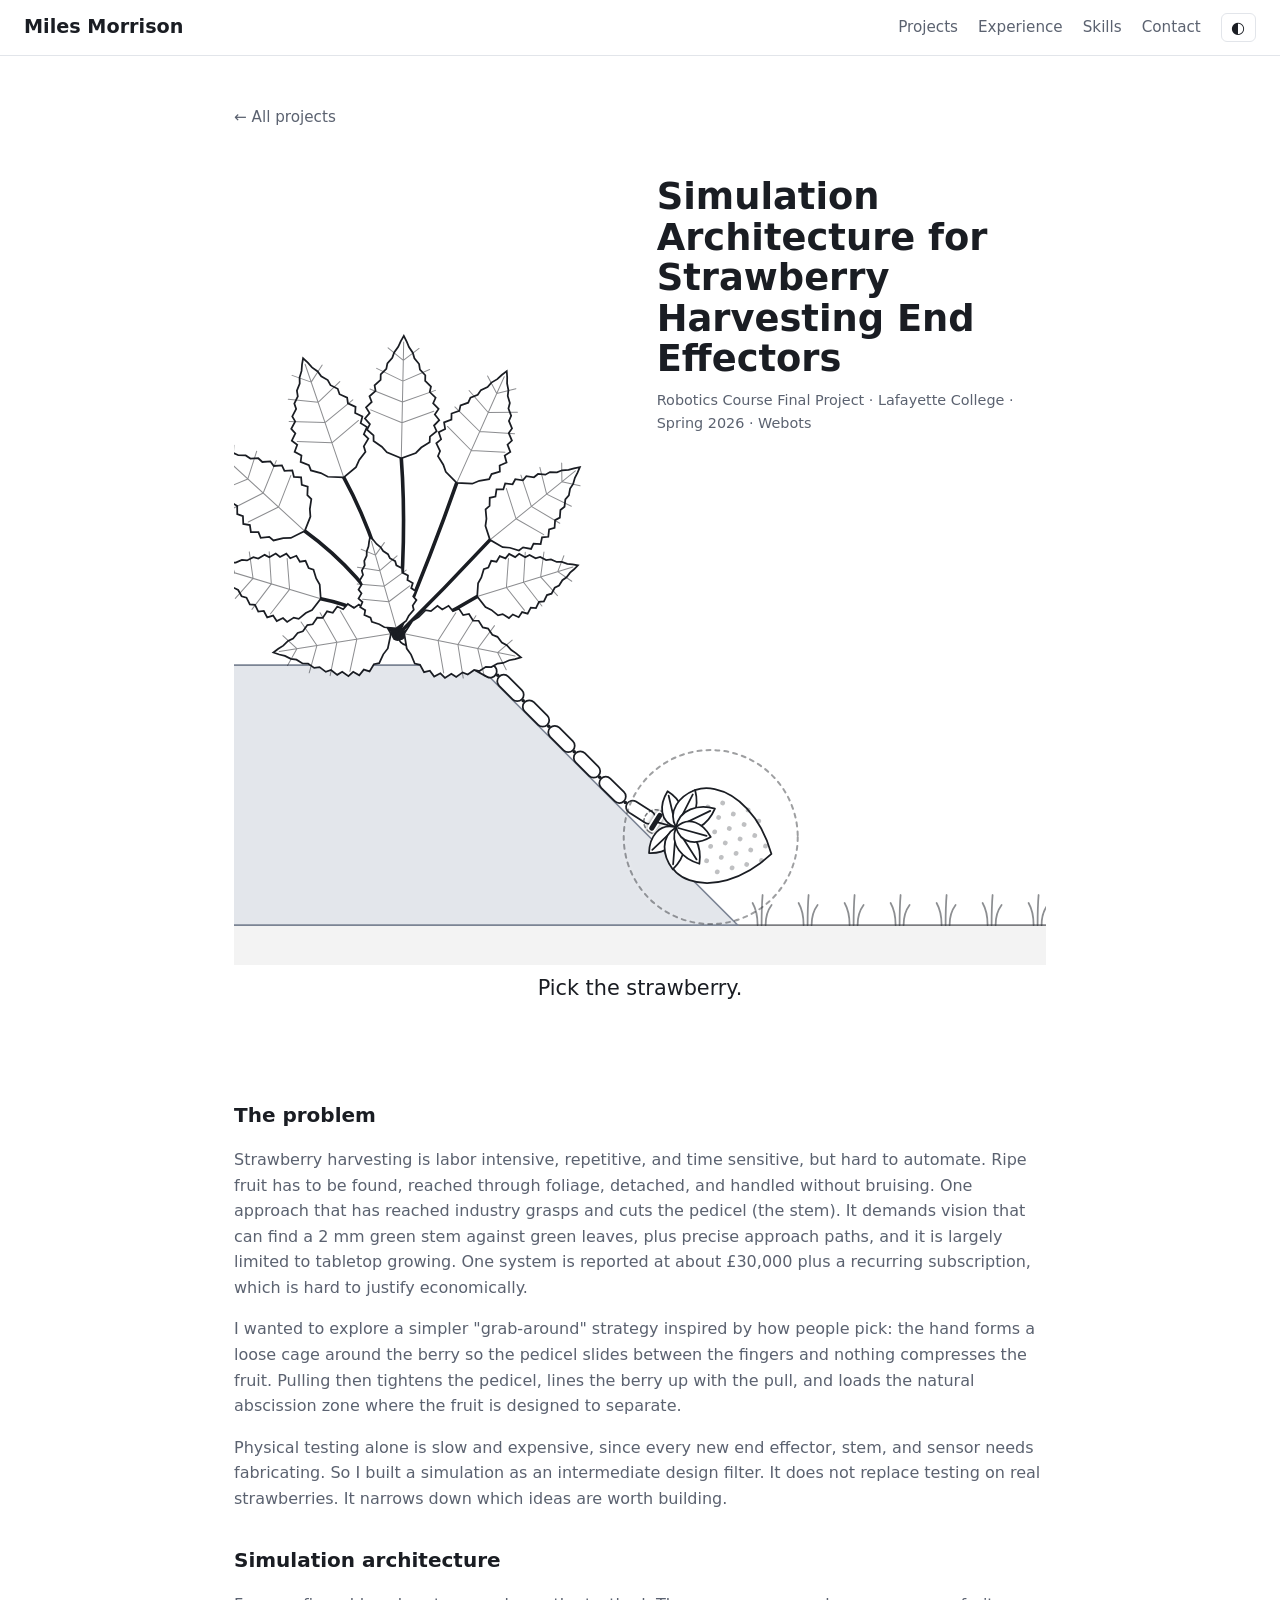
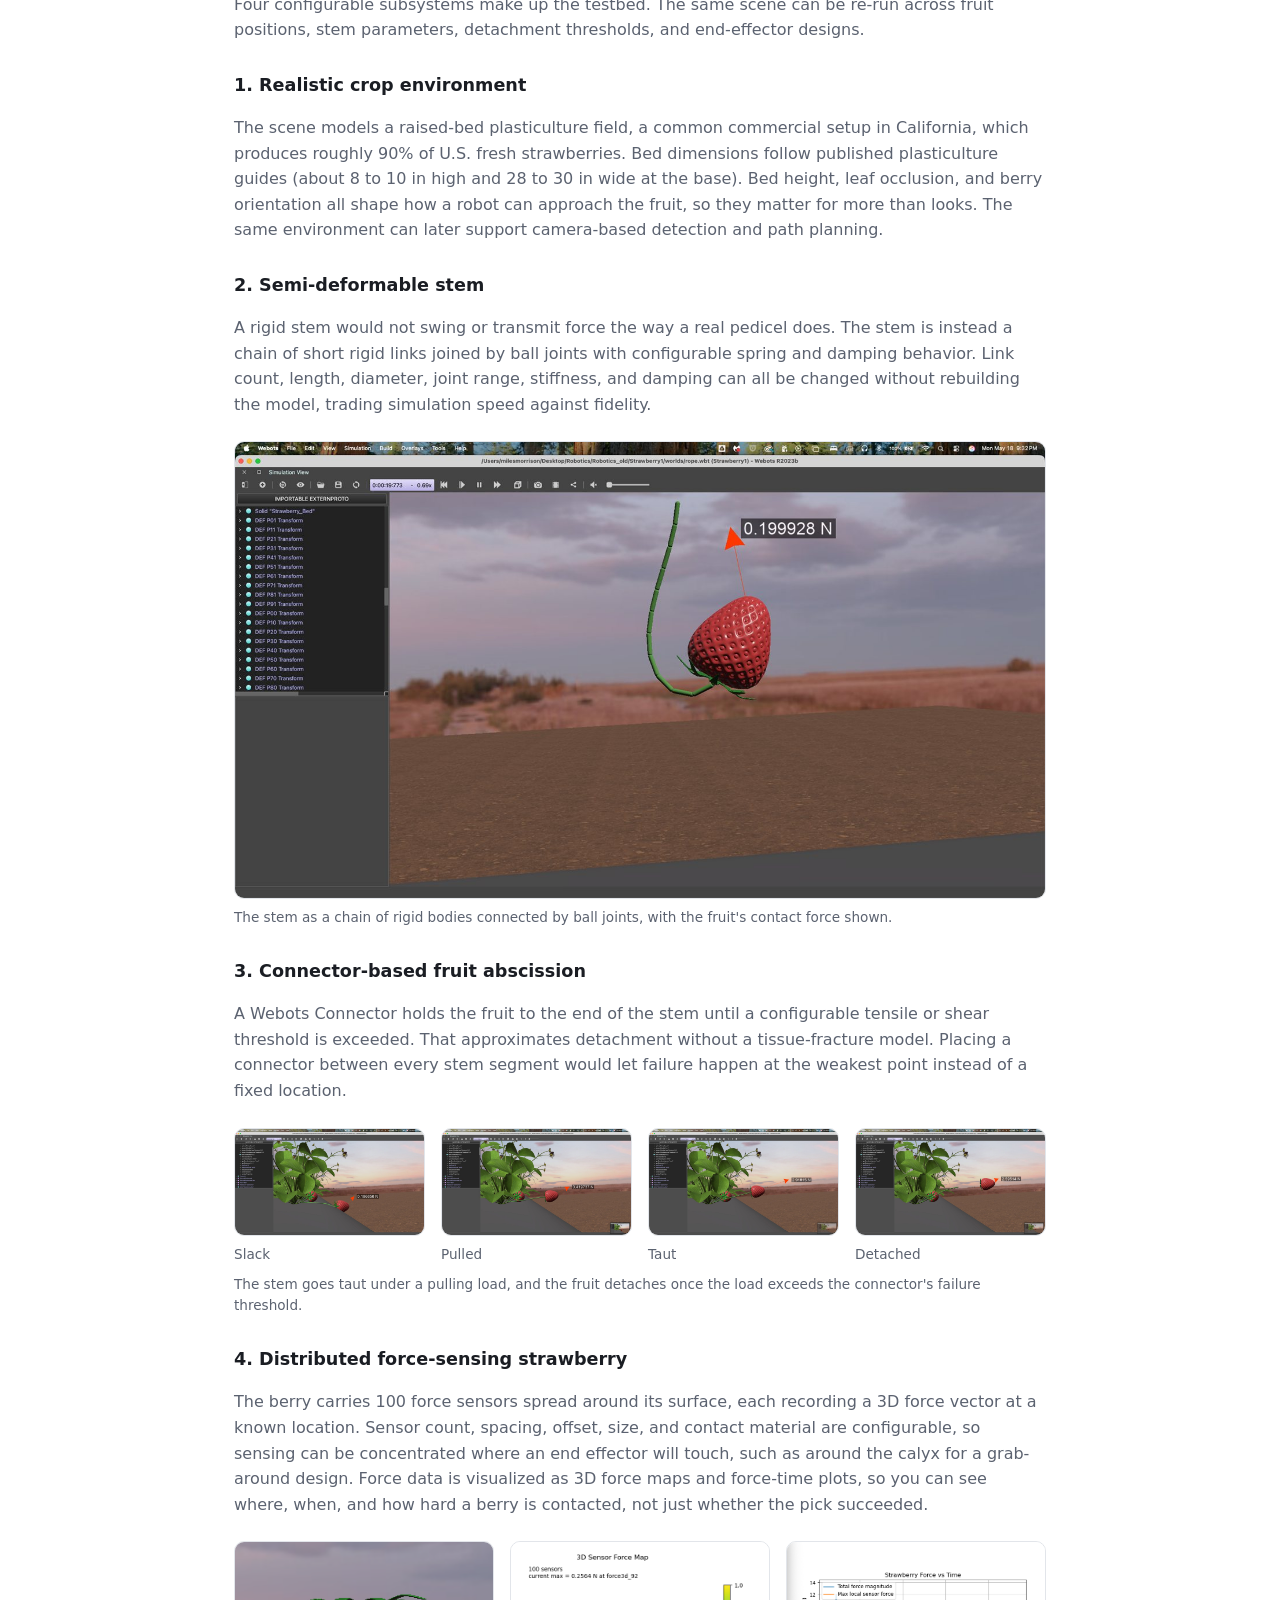
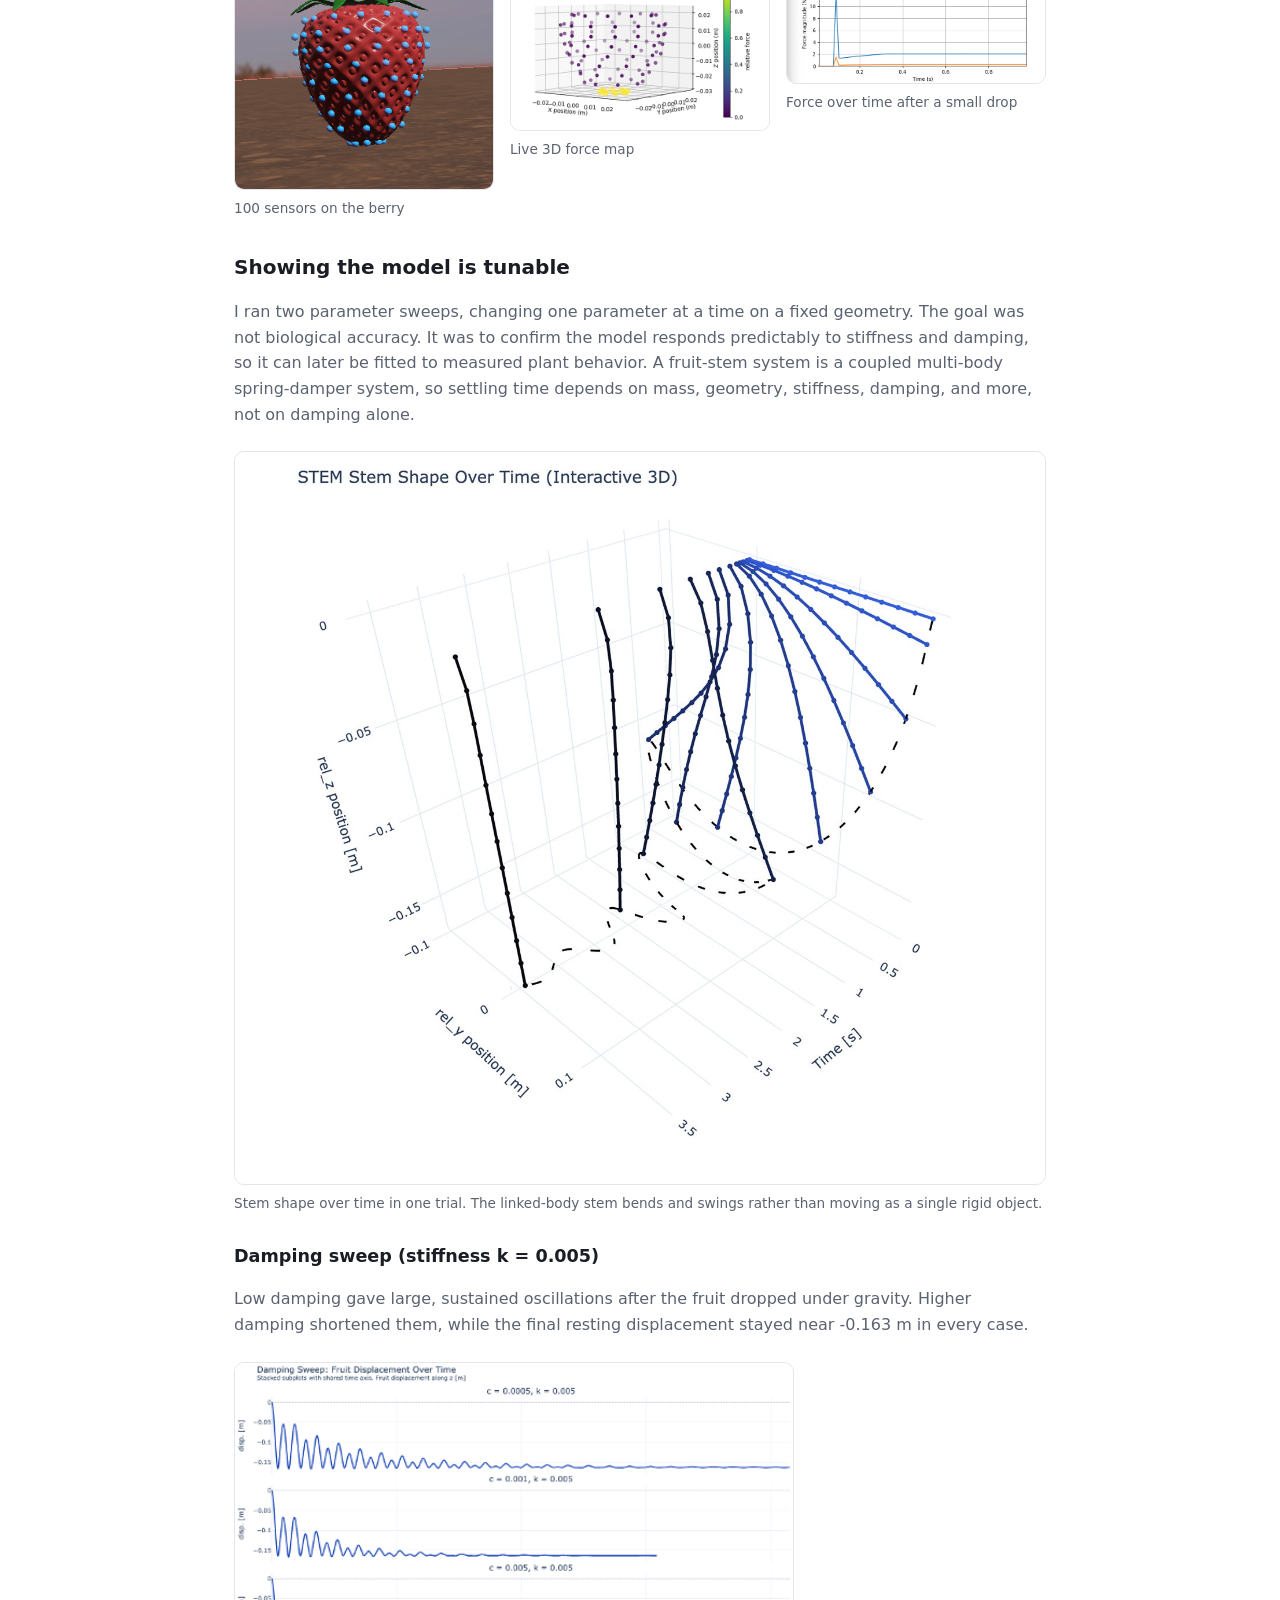
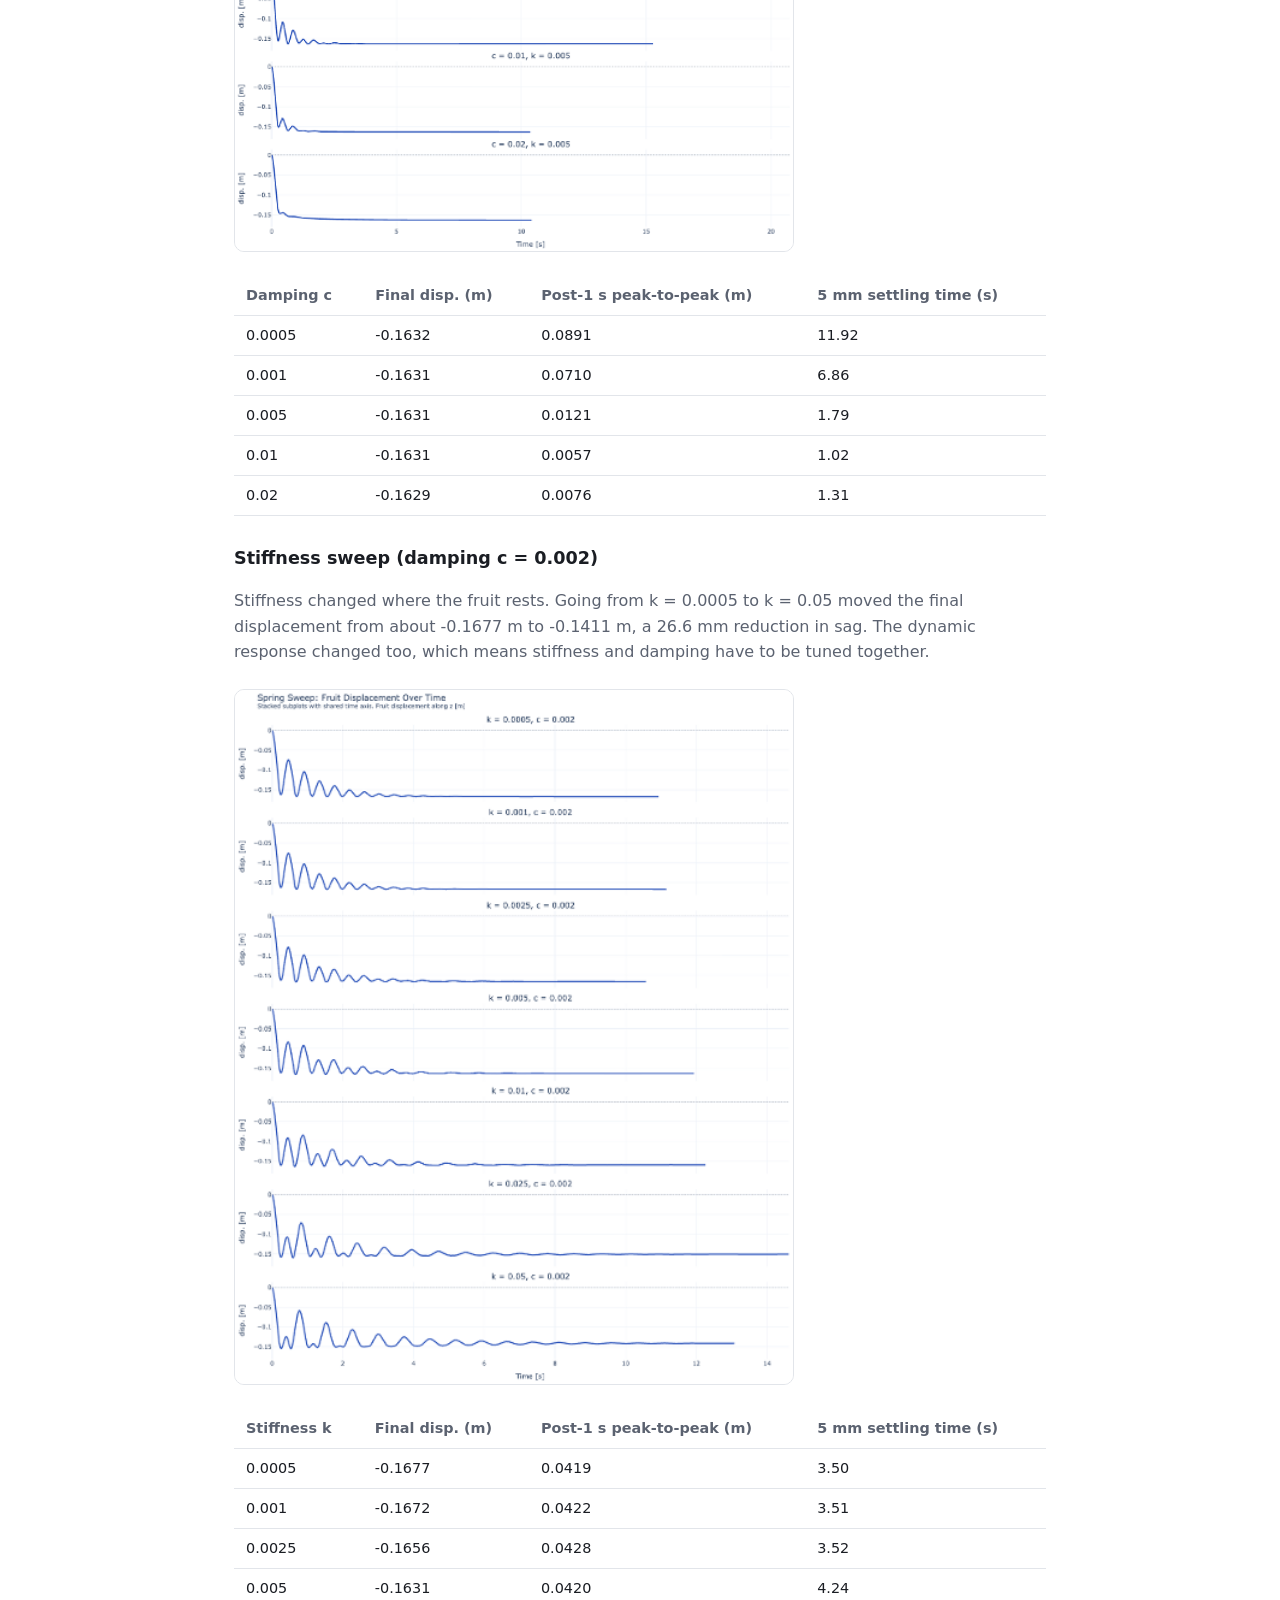
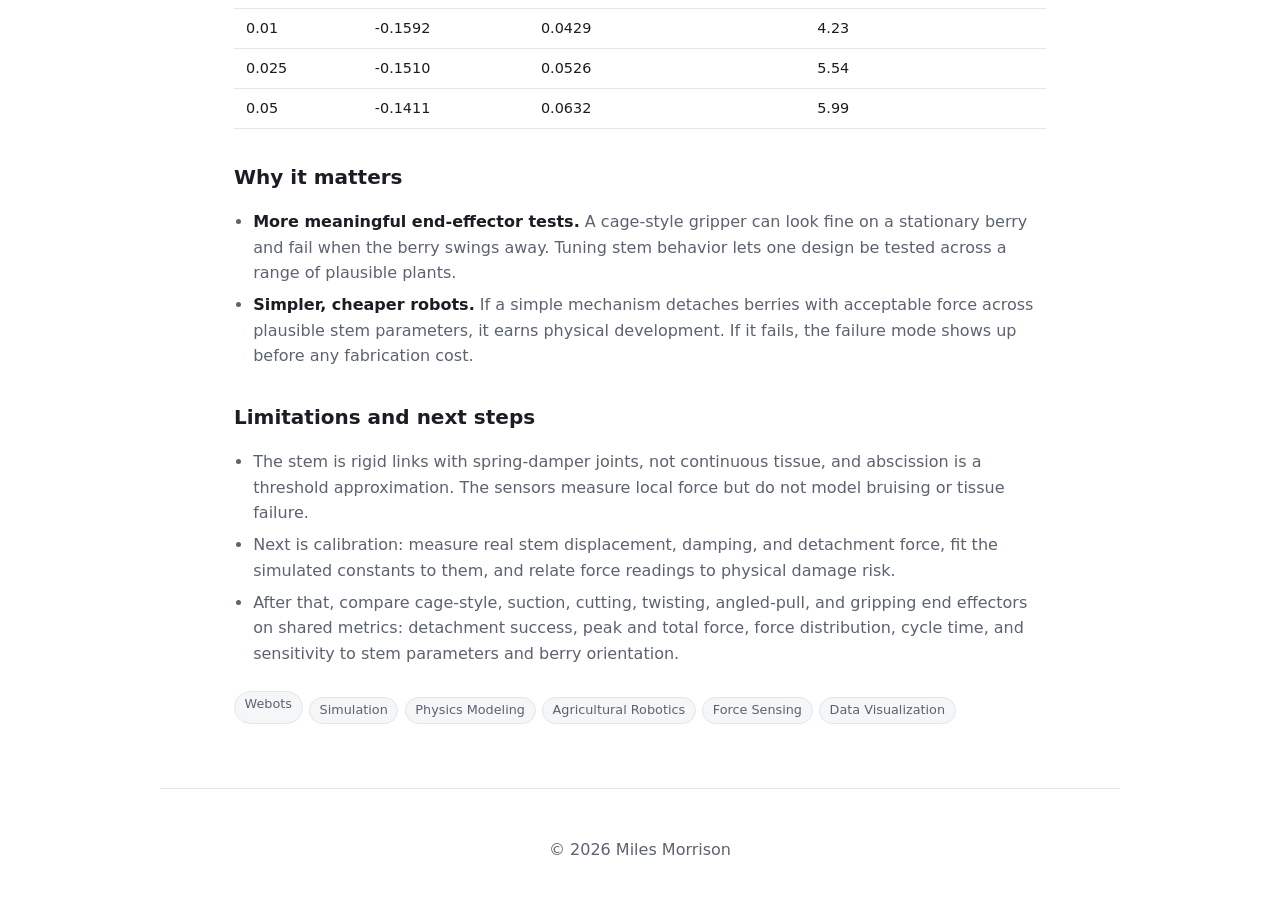
==== commit a8020b36: "Auto-update 2026-10-29 12:24" ====
--- a/project-strawberry-sim.html
+++ b/project-strawberry-sim.html
@@ -33,24 +33,6 @@
       </div>
       <canvas id="soft-canvas" role="img" aria-label="Interactive 2D line drawing of a strawberry plant on a raised bed, with a stem of rigid pill-shaped links running over the bed's edge and a strawberry lying on the slope. Drag the strawberry to pull it; force sensors light up where you touch it, and it detaches at the abscission zone if pulled hard enough."></canvas>
       <p class="soft-hint" id="soft-hint" aria-live="polite">Pick the strawberry.</p>
-    </div>
-
-    <p class="lead">A configurable simulation testbed for comparing robotic strawberry harvesting strategies and end effectors before anyone builds a physical prototype.</p>
-
-    <div class="cta">
-      <a class="btn primary" href="assets/strawberry/poster.pdf">View poster (PDF, 24 MB)</a>
-    </div>
-
-    <figure class="figure">
-      <img src="assets/strawberry/sim-field.jpg" alt="Simulated strawberry plant with flowers and two berries hanging over a raised bed in Webots" />
-      <figcaption>The simulated crop environment: a strawberry plant over a raised bed, with fruit on flexible stems.</figcaption>
-    </figure>
-
-    <div class="glance">
-      <div><strong>4</strong><span>configurable subsystems</span></div>
-      <div><strong>100</strong><span>force sensors on the berry</span></div>
-      <div><strong>11.9 s &rarr; 1.0 s</strong><span>settling time as damping rises</span></div>
-      <div><strong>26.6 mm</strong><span>less fruit sag from higher stiffness</span></div>
     </div>
 
     <h2>The problem</h2>
